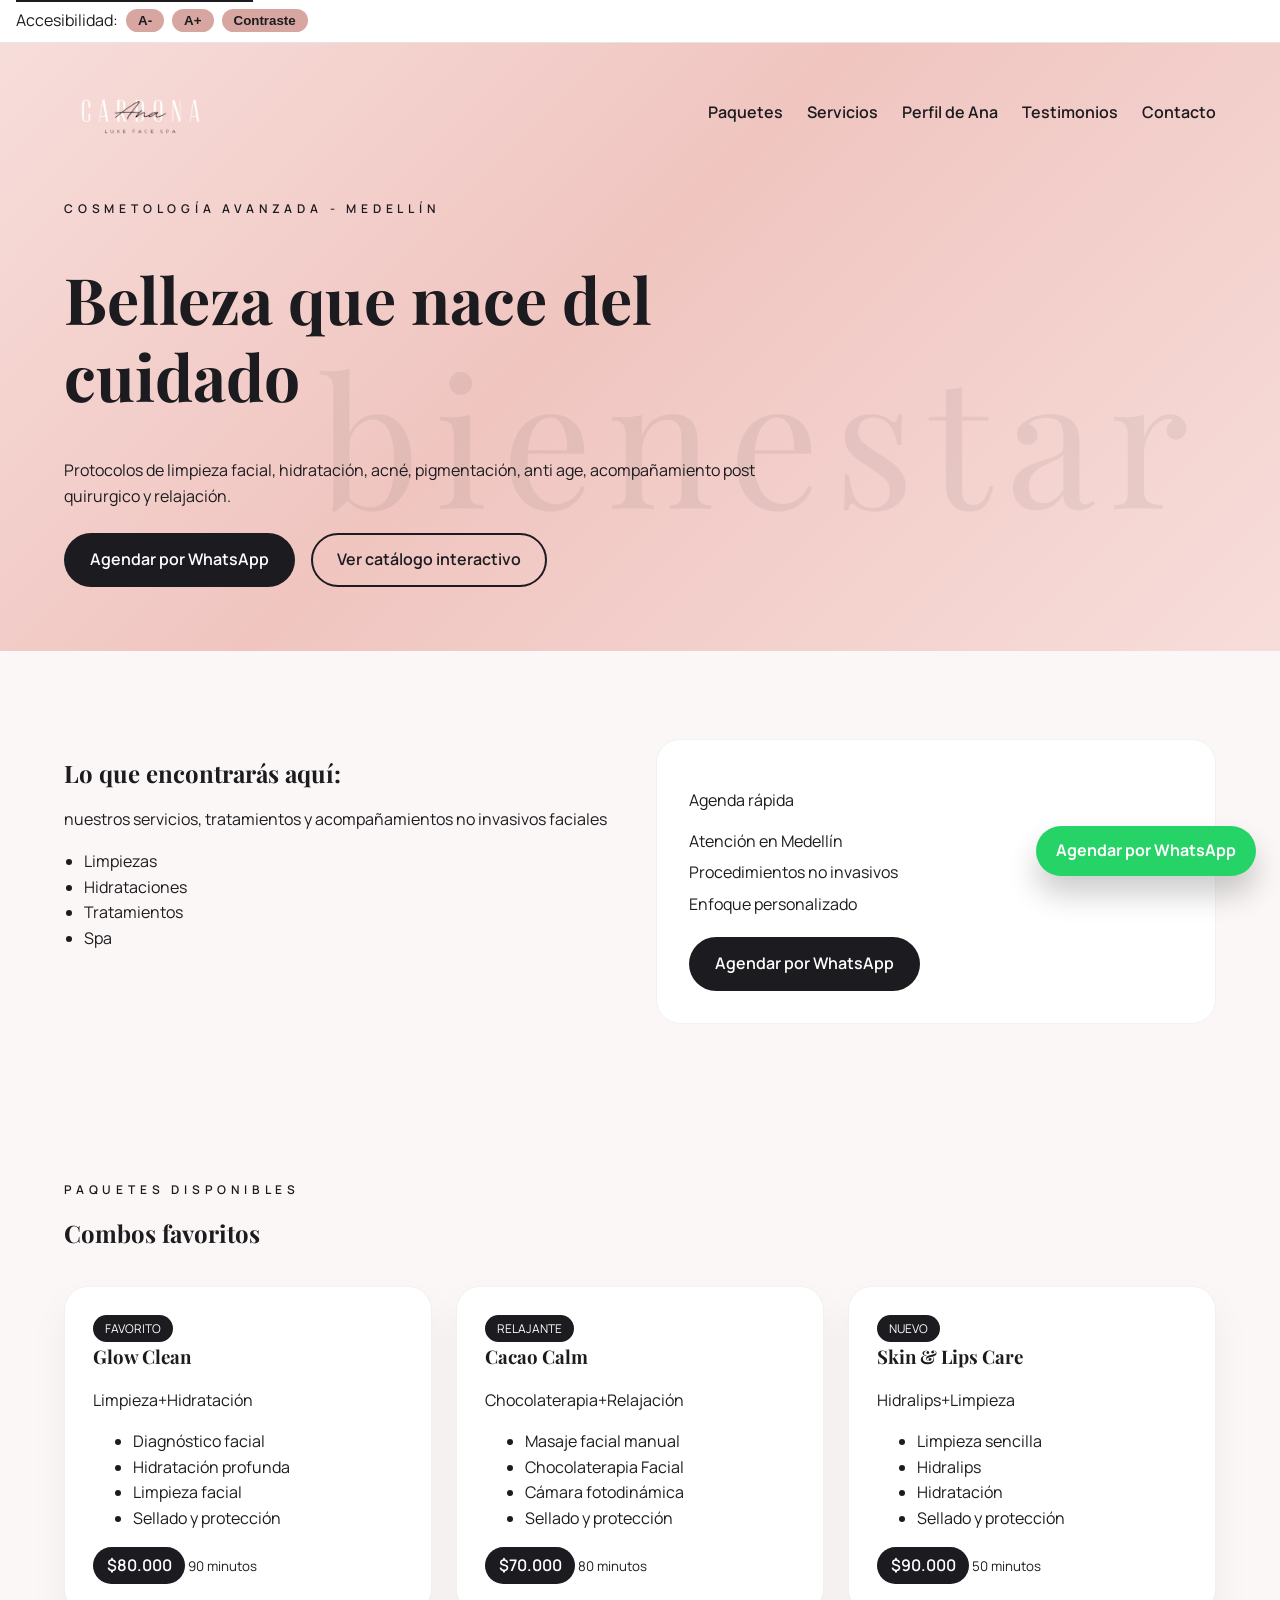
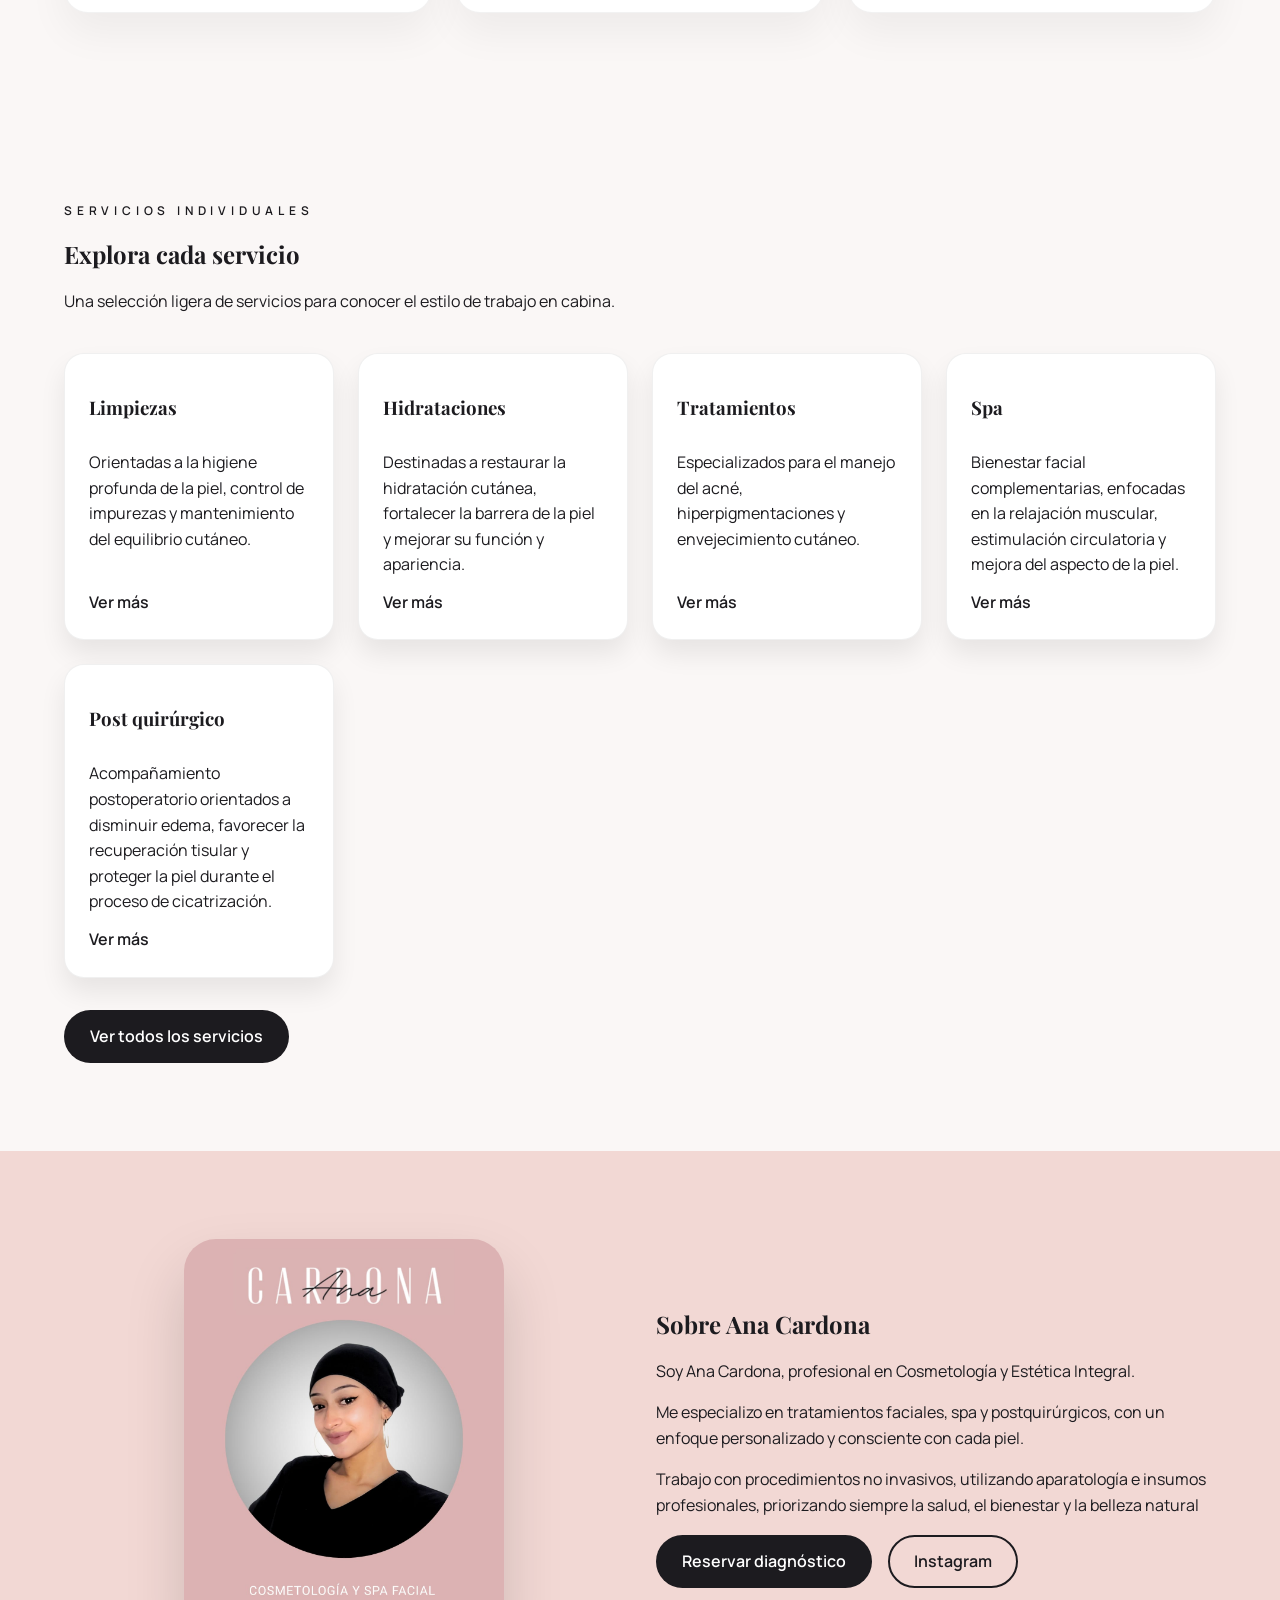
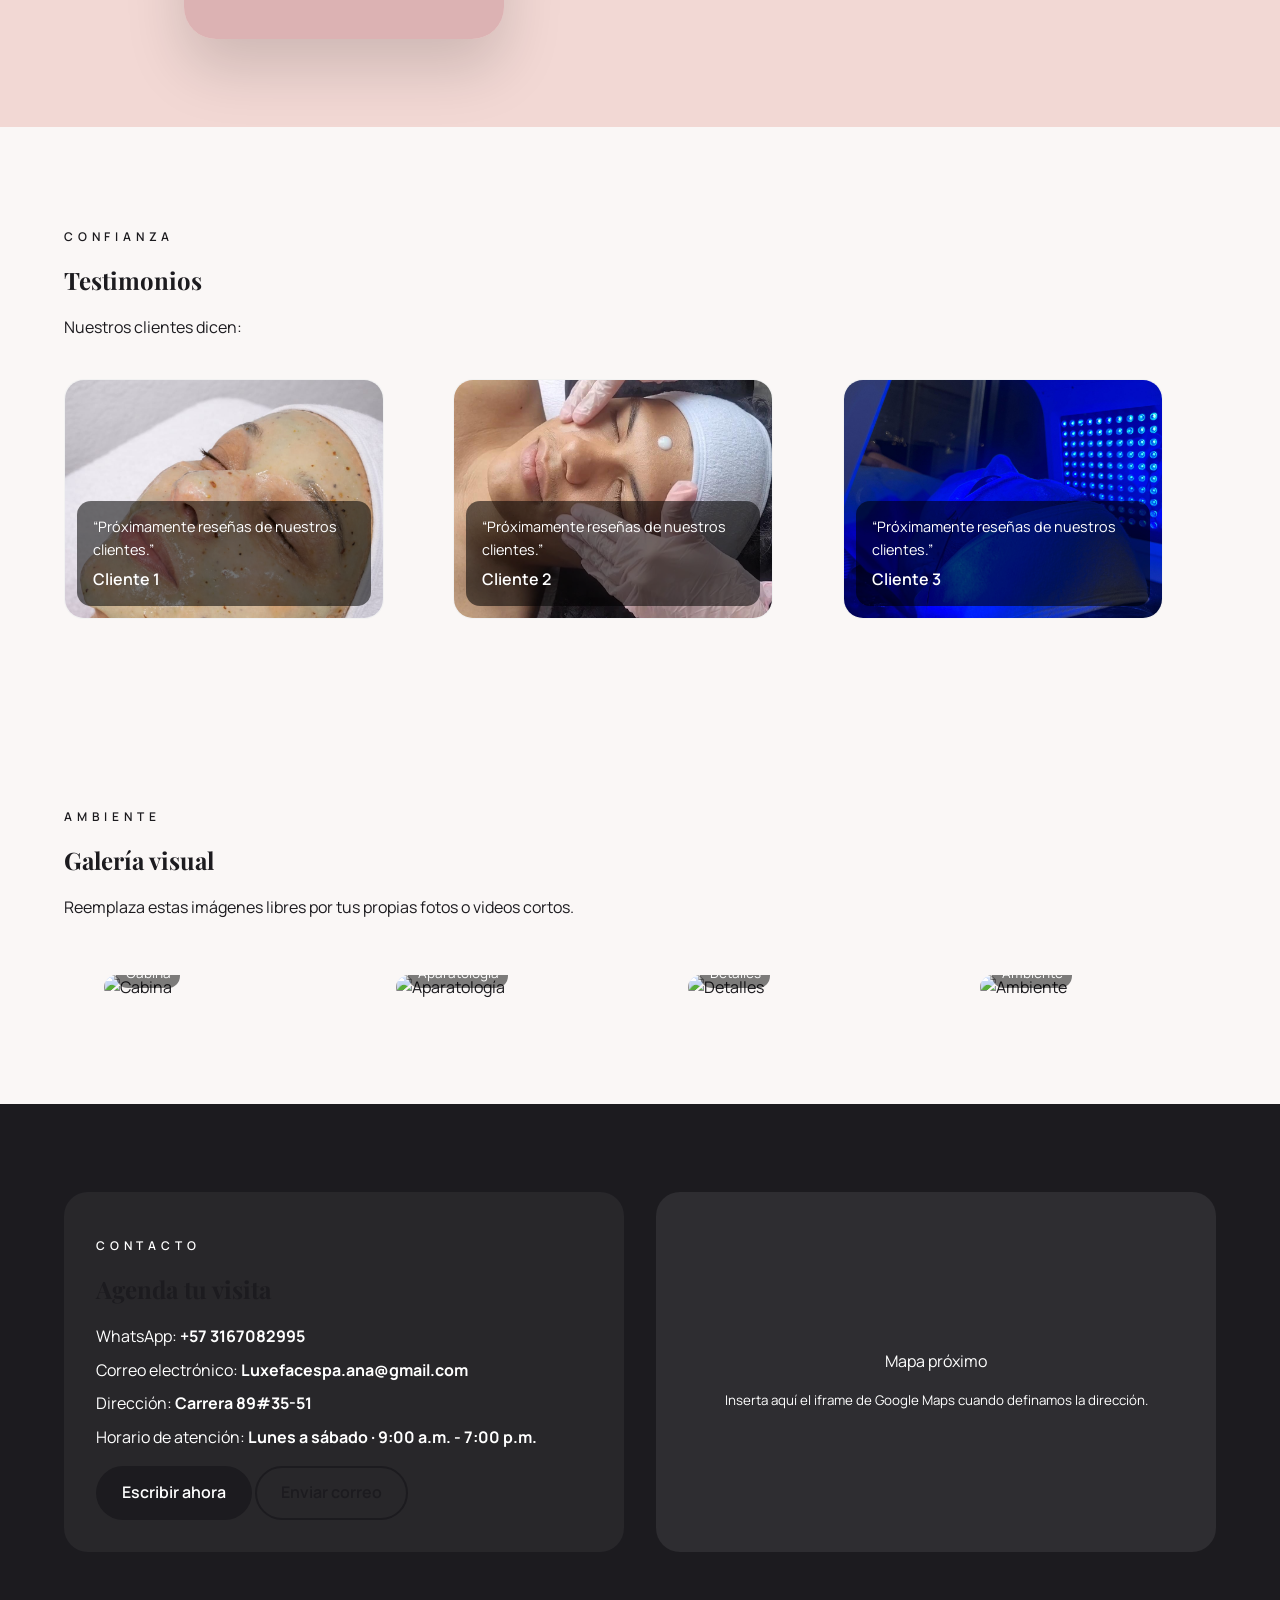
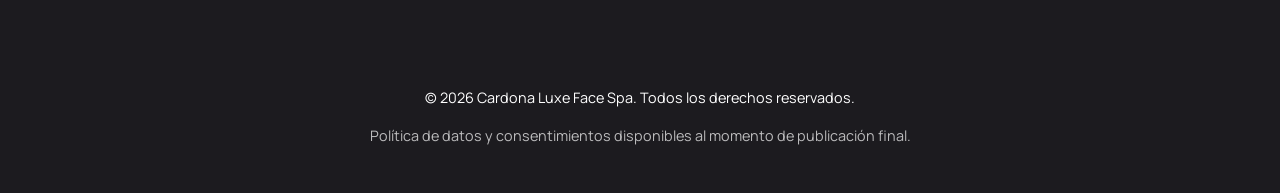
==== index.html @ 0a3d9806 "Add files via upload" ====
<!DOCTYPE html>
<html lang="es">
  <head>
    <meta charset="UTF-8" />
    <meta name="viewport" content="width=device-width, initial-scale=1.0" />
    <meta
      name="description"
      content="Cardona Luxe Face Spa - Rituales faciales, hidrataciones, limpiezas y cuidados post quirúrgicos en un ambiente boutique."
    />
    <title>Cardona | Luxe Face Spa</title>
    <link rel="preconnect" href="https://fonts.googleapis.com" />
    <link rel="preconnect" href="https://fonts.gstatic.com" crossorigin />
    <link
      href="https://fonts.googleapis.com/css2?family=Playfair+Display:wght@400;600&family=Manrope:wght@400;500;600&display=swap"
      rel="stylesheet"
    />
    <link rel="stylesheet" href="styles.css" />
  </head>
  <body>
    <a class="skip-link" href="#main">Saltar al contenido principal</a>

    <div class="accessibility-panel" aria-label="Controles de accesibilidad">
      <span>Accesibilidad:</span>
      <button type="button" data-action="font-decrease" aria-label="Reducir tamaño de letra">
        A-
      </button>
      <button type="button" data-action="font-increase" aria-label="Aumentar tamaño de letra">
        A+
      </button>
      <button type="button" data-action="contrast-toggle" aria-label="Activar alto contraste">
        Contraste
      </button>
    </div>

    <header class="hero" id="inicio">
      <span class="hero-watermark" aria-hidden="true">bienestar</span>
      <nav class="main-nav" aria-label="Navegación principal">
        <a class="brand" href="index.html" aria-label="Ir al inicio">
          <img
            src="images/logo-ana-luxe-face-spa.png"
            alt="Logo de Ana Cardona · Luxe Face Spa"
            width="200"
            height="52"
            decoding="async"
          />
        </a>
        <button
          class="nav-toggle"
          type="button"
          aria-expanded="false"
          aria-controls="nav-menu"
          aria-label="Abrir menú"
        >
          <span></span><span></span><span></span>
        </button>
        <ul id="nav-menu">
          <li><a href="#paquetes">Paquetes</a></li>
          <li><a href="servicios.html">Servicios</a></li>
          <li><a href="#perfil">Perfil de Ana</a></li>
          <li><a href="#testimonios">Testimonios</a></li>
          <li><a href="#contacto">Contacto</a></li>
        </ul>
      </nav>

      <div class="hero-content">
        <p class="eyebrow">Cosmetología Avanzada - Medellín</p>
        <h1>Belleza que nace del cuidado</h1>
        <p>
          Protocolos de limpieza facial, hidratación, acné, pigmentación, anti age, acompañamiento
          post quirurgico y relajación.
        </p>
        <div class="hero-cta">
          <a
            class="btn primary"
            href="https://wa.me/message/45OG5EF3PCVAC1"
            target="_blank"
            rel="noopener"
          >
            Agendar por WhatsApp
          </a>
          <a class="btn ghost" href="#catalogo-demo">Ver catálogo interactivo</a>
        </div>
      </div>
    </header>

    <main id="main">
      <section class="section intro" id="catalogo-demo">
        <div class="intro-copy">
          <h2>Lo que encontrarás aquí:</h2>
          <p>nuestros servicios, tratamientos y acompañamientos no invasivos faciales</p>
          <ul>
            <li>Limpiezas</li>
            <li>Hidrataciones</li>
            <li>Tratamientos</li>
            <li>Spa</li>
          </ul>
        </div>
        <div class="intro-card">
          <p>Agenda rápida</p>
          <ul>
            <li>Atención en Medellín</li>
            <li>Procedimientos no invasivos</li>
            <li>Enfoque personalizado</li>
          </ul>
          <a
            class="btn primary"
            href="https://wa.me/message/45OG5EF3PCVAC1"
            target="_blank"
            rel="noopener"
          >
            Agendar por WhatsApp
          </a>
        </div>
      </section>

      <section class="section" id="paquetes">
        <div class="section-heading">
          <p class="eyebrow">Paquetes disponibles</p>
          <h2>Combos favoritos</h2>
        </div>
        <div class="cards-grid" id="packages-grid"></div>
      </section>

      <section class="section" id="servicios">
        <div class="section-heading">
          <p class="eyebrow">Servicios individuales</p>
          <h2>Explora cada servicio</h2>
          <p>Una selección ligera de servicios para conocer el estilo de trabajo en cabina.</p>
        </div>
        <div class="services-preview">
          <article class="service-preview-card">
            <h3>Limpiezas</h3>
            <p>
              Orientadas a la higiene profunda de la piel, control de impurezas y mantenimiento del
              equilibrio cutáneo.
            </p>
            <a class="card-cta" href="servicios.html#limpiezas">Ver más</a>
          </article>
          <article class="service-preview-card">
            <h3>Hidrataciones</h3>
            <p>
              Destinadas a restaurar la hidratación cutánea, fortalecer la barrera de la piel y
              mejorar su función y apariencia.
            </p>
            <a class="card-cta" href="servicios.html#hidrataciones">Ver más</a>
          </article>
          <article class="service-preview-card">
            <h3>Tratamientos</h3>
            <p>
              Especializados para el manejo del acné, hiperpigmentaciones y envejecimiento cutáneo.
            </p>
            <a class="card-cta" href="servicios.html#tratamientos">Ver más</a>
          </article>
          <article class="service-preview-card">
            <h3>Spa</h3>
            <p>
              Bienestar facial complementarias, enfocadas en la relajación muscular, estimulación
              circulatoria y mejora del aspecto de la piel.
            </p>
            <a class="card-cta" href="servicios.html#spa">Ver más</a>
          </article>
          <article class="service-preview-card">
            <h3>Post quirúrgico</h3>
            <p>
              Acompañamiento postoperatorio orientados a disminuir edema, favorecer la recuperación
              tisular y proteger la piel durante el proceso de cicatrización.
            </p>
            <a class="card-cta" href="servicios.html#post-quirurgico">Ver más</a>
          </article>
        </div>
        <div class="services-actions">
          <a class="btn primary" href="servicios.html">Ver todos los servicios</a>
        </div>
      </section>

      <section class="section profile" id="perfil">
        <div class="profile-media">
          <img
            class="profile-photo"
            src="images/imagen-ana.jpg"
            alt="Retrato de Ana Cardona"
            width="320"
            height="400"
            loading="lazy"
            decoding="async"
          />
        </div>
        <div class="profile-copy">
          <h2>Sobre Ana Cardona</h2>
          <p>Soy Ana Cardona, profesional en Cosmetología y Estética Integral.</p>
          <p>
            Me especializo en tratamientos faciales, spa y postquirúrgicos, con un enfoque
            personalizado y consciente con cada piel.
          </p>
          <p>
            Trabajo con procedimientos no invasivos, utilizando aparatología e insumos
            profesionales, priorizando siempre la salud, el bienestar y la belleza natural
          </p>
          <div class="profile-links">
            <a
              class="btn primary"
              href="https://wa.me/message/45OG5EF3PCVAC1"
              target="_blank"
              rel="noopener"
            >
              Reservar diagnóstico
            </a>
            <a
              class="btn ghost"
              href="https://www.instagram.com/luxefacespa_anacardona?utm_source=ig_web_button_share_sheet&igsh=ZDNlZDc0MzIxNw=="
              target="_blank"
              rel="noopener noreferrer"
            >
              Instagram
            </a>
          </div>
        </div>
      </section>

      <section class="section testimonials" id="testimonios">
        <div class="section-heading">
          <p class="eyebrow">Confianza</p>
          <h2>Testimonios</h2>
          <p>Nuestros clientes dicen:</p>
        </div>
        <div class="testimonials-track" id="testimonials-track"></div>
      </section>

      <section class="section gallery" id="galeria">
        <div class="section-heading">
          <p class="eyebrow">Ambiente</p>
          <h2>Galería visual</h2>
          <p>Reemplaza estas imágenes libres por tus propias fotos o videos cortos.</p>
        </div>
        <div class="gallery-grid" id="gallery-grid"></div>
      </section>

      <section class="section contact" id="contacto">
        <div class="contact-card">
          <p class="eyebrow">Contacto</p>
          <h2>Agenda tu visita</h2>
          <ul>
            <li>
              WhatsApp:
              <strong><a href="https://wa.me/573167082995">+57 3167082995</a></strong>
            </li>
            <li>Correo electrónico: <strong>Luxefacespa.ana@gmail.com</strong></li>
            <li>Dirección: <strong>Carrera 89#35-51</strong></li>
            <li>Horario de atención: <strong>Lunes a sábado · 9:00 a.m. - 7:00 p.m.</strong></li>
          </ul>
          <div class="contact-links">
            <a
              class="btn primary"
              href="https://wa.me/message/45OG5EF3PCVAC1"
              target="_blank"
              rel="noopener"
            >
              Escribir ahora
            </a>
            <a class="btn ghost" href="mailto:hola@cardonaluxespa.com">Enviar correo</a>
          </div>
        </div>
        <div class="map-placeholder" role="img" aria-label="Mapa en espera de insertar iframe">
          <p>Mapa próximo</p>
          <small>Inserta aquí el iframe de Google Maps cuando definamos la dirección.</small>
        </div>
      </section>
    </main>

    <footer class="site-footer">
      <p>© <span id="year"></span> Cardona Luxe Face Spa. Todos los derechos reservados.</p>
      <p class="legal">
        Política de datos y consentimientos disponibles al momento de publicación final.
      </p>
    </footer>

    <a
      class="whatsapp-fab"
      href="https://wa.me/message/45OG5EF3PCVAC1"
      target="_blank"
      rel="noopener"
      aria-label="Agendar cita por WhatsApp"
    >
      Agendar por WhatsApp
    </a>

    <script type="module" src="main.js"></script>
  </body>
</html>
---- styles.css ----
:root {
  --brand-pink: #d8a6a0;
  --brand-pink-soft: #f2d8d4;
  --brand-black: #1c1b1f;
  --brand-white: #ffffff;
  --accent-gold: #f4c789;
  --surface: #faf7f6;
  --font-scale: 1;
  --logo-zoom: 0.9;
}

*,
*::before,
*::after {
  box-sizing: border-box;
}

html {
  font-size: calc(16px * var(--font-scale));
  scroll-behavior: smooth;
}

body {
  margin: 0;
  font-family: "Manrope", system-ui, -apple-system, BlinkMacSystemFont, "Segoe UI", sans-serif;
  background-color: var(--surface);
  color: var(--brand-black);
  line-height: 1.6;
  overflow-x: hidden;
}

body.high-contrast {
  background-color: #111;
  color: #f7f7f7;
}

img {
  max-width: 100%;
  display: block;
  height: auto;
}

a {
  color: inherit;
  text-decoration: none;
}

.skip-link {
  position: absolute;
  top: -40px;
  left: 16px;
  padding: 8px 16px;
  background: var(--brand-black);
  color: var(--brand-white);
  z-index: 20;
}

.skip-link:focus {
  top: 16px;
}

.skip-link:focus-visible {
  outline: 3px solid var(--brand-pink);
  outline-offset: 4px;
}

.accessibility-panel {
  position: sticky;
  top: 0;
  display: flex;
  gap: 0.5rem;
  align-items: center;
  padding: 0.5rem 1rem;
  background: var(--brand-white);
  border-bottom: 1px solid rgba(0, 0, 0, 0.1);
  z-index: 10;
}

.accessibility-panel button {
  border: none;
  background: var(--brand-pink);
  color: var(--brand-black);
  padding: 0.25rem 0.75rem;
  border-radius: 999px;
  font-weight: 600;
  cursor: pointer;
  transition: opacity 0.2s ease;
}

.accessibility-panel button:focus-visible {
  outline: 3px solid var(--brand-black);
  outline-offset: 3px;
}

.accessibility-panel button:hover {
  opacity: 0.85;
}

.hero {
  position: relative;
  background: linear-gradient(135deg, #f7ddda 0%, #f0c5c0 45%, #f7ddda 100%);
  padding: 2rem clamp(1rem, 5vw, 5rem) 4rem;
  overflow: hidden;
}

.main-nav {
  display: flex;
  justify-content: space-between;
  align-items: center;
  gap: 1rem;
}

.main-nav .brand {
  display: flex;
  align-items: center;
  margin-right: auto;
  flex: 0 0 auto;
  height: clamp(72px, 6vw, 88px);
  max-width: 320px;
  overflow: hidden;
  padding: 6px 0 6px 0.5rem;
}

.main-nav .brand img {
  height: 100%;
  width: auto;
  display: block;
  transform-origin: left center;
  transform: scale(var(--logo-zoom));
}

.brand {
  color: inherit;
}

.main-nav ul {
  list-style: none;
  display: flex;
  gap: clamp(0.75rem, 2vw, 1.5rem);;
  padding: 0;
  margin: 0;
}

.main-nav a {
  font-weight: 600;
}

.main-nav a:focus-visible,
.btn:focus-visible,
.nav-toggle:focus-visible,
.whatsapp-fab:focus-visible,
.chip:focus-visible,
.card-cta:focus-visible,
.service-category summary:focus-visible {
  outline: 3px solid var(--brand-black);
  outline-offset: 4px;
}

.nav-toggle {
  display: none;
  flex-direction: column;
  gap: 4px;
  border: none;
  background: transparent;
}

.nav-toggle span {
  width: 24px;
  height: 2px;
  background: var(--brand-black);
  display: block;
}

.hero-content {
  max-width: 720px;
  margin-top: 3rem;
}

.hero-watermark {
  position: absolute;
  right: clamp(1.5rem, 6vw, 6rem);
  bottom: clamp(1.5rem, 6vw, 4.5rem);
  font-family: "Playfair Display", serif;
  font-size: clamp(4rem, 14vw, 12rem);
  color: var(--brand-black);
  opacity: 0.06;
  letter-spacing: 0.08em;
  pointer-events: none;
  z-index: 0;
  user-select: none;
  white-space: nowrap;
}

.hero-content,
.main-nav {
  position: relative;
  z-index: 1;
}

.hero--compact {
  padding-bottom: 3rem;
}

.hero--compact .hero-content {
  margin-top: 2.5rem;
}

.eyebrow {
  letter-spacing: 0.3rem;
  text-transform: uppercase;
  font-size: 0.75rem;
  font-weight: 600;
}

h1,
h2,
h3,
h4 {
  font-family: "Playfair Display", serif;
  color: var(--brand-black);
  line-height: 1.2;
}

.hero h1 {
  font-size: clamp(2.5rem, 6vw, 4rem);
}

.hero-cta {
  display: flex;
  gap: 1rem;
  flex-wrap: wrap;
  margin-top: 1.5rem;
}

.btn {
  display: inline-flex;
  align-items: center;
  justify-content: center;
  gap: 0.35rem;
  padding: 0.75rem 1.5rem;
  border-radius: 999px;
  font-weight: 600;
  border: 2px solid transparent;
  transition: transform 0.2s ease, box-shadow 0.2s ease;
}

.btn.primary {
  background: var(--brand-black);
  color: var(--brand-white);
}

.btn.ghost {
  border-color: var(--brand-black);
  color: var(--brand-black);
  background: transparent;
}

.btn:hover {
  transform: translateY(-1px);
  box-shadow: 0 10px 20px rgba(0, 0, 0, 0.15);
}

.section {
  padding: clamp(2.75rem, 7vw, 5.5rem) clamp(1rem, 5vw, 5rem);
}

.section-heading {
  max-width: 720px;
  margin-bottom: clamp(1.75rem, 3vw, 2.4rem);
}

.intro {
  display: grid;
  grid-template-columns: repeat(auto-fit, minmax(260px, 1fr));
  gap: 2rem;
}

.section.intro {
  padding-bottom: clamp(2rem, 5vw, 3.5rem);
}

.intro-card {
  border-radius: 24px;
  padding: 2rem;
  background: var(--brand-white);
  border: 1px solid rgba(0, 0, 0, 0.05);
}

.intro-copy ul,
.intro-card ul {
  margin: 1rem 0 0;
  padding-left: 1.25rem;
}

.intro-card ul {
  list-style: none;
  padding-left: 0;
  display: grid;
  gap: 0.35rem;
}

.intro-card .btn {
  margin-top: 1.25rem;
}

.intro-card .status {
  font-weight: 600;
  color: #219653;
}

.cards-grid {
  display: grid;
  grid-template-columns: repeat(auto-fit, minmax(280px, 1fr));
  gap: 1.5rem;
}

.package-card,
.service-card {
  background: var(--brand-white);
  border-radius: 24px;
  padding: 1.75rem;
  border: 1px solid rgba(0, 0, 0, 0.05);
  box-shadow: 0 20px 40px rgba(0, 0, 0, 0.05);
}

.package-card h3 {
  margin-top: 0.25rem;
}

.tag {
  display: inline-flex;
  padding: 0.25rem 0.75rem;
  border-radius: 999px;
  background: var(--brand-black);
  color: var(--brand-white);
  font-size: 0.75rem;
  text-transform: uppercase;
}

.price-chip {
  display: inline-flex;
  background: var(--brand-black);
  color: var(--brand-white);
  border-radius: 999px;
  padding: 0.35rem 0.85rem;
  font-weight: 600;
}

.service-groups {
  display: flex;
  flex-direction: column;
  gap: 3rem;
}

.service-group > h3 {
  margin-bottom: 1rem;
}

.service-list {
  display: grid;
  grid-template-columns: repeat(auto-fit, minmax(280px, 1fr));
  gap: 1.5rem;
}

.service-card header {
  display: flex;
  justify-content: space-between;
  gap: 1rem;
  align-items: flex-start;
}

.service-price {
  display: grid;
  gap: 0.4rem;
  justify-items: end;
  text-align: left;
  margin-right: -0.25rem;
}

.service-price-packages {
  display: grid;
  gap: 0.25rem;
  font-size: 0.8rem;
  color: rgba(0, 0, 0, 0.75);
}

.service-price-row {
  display: flex;
  align-items: center;
  justify-content: space-between;
  gap: 0.75rem;
  padding-bottom: 0.5rem;
  border-bottom: 1px solid rgba(0, 0, 0, 0.08);
}

.service-price-row:last-child {
  border-bottom: none;
  padding-bottom: 0;
}

.service-price-left {
  display: grid;
  gap: 0.2rem;
  font-size: 0.8rem;
  color: rgba(0, 0, 0, 0.75);
}

.service-price-title {
  font-weight: 600;
}

.service-price-sub {
  font-size: 0.75rem;
  color: rgba(0, 0, 0, 0.6);
}

.service-price-chip {
  width: 8rem;
  height: 2.25rem;
  display: inline-flex;
  align-items: center;
  justify-content: center;
  text-align: center;
  margin-left: auto;
  flex-shrink: 0;
}

.service-price-row:first-child .service-price-chip {
  margin-left: 0.5rem;
}


.service-card details {
  margin-top: 1rem;
  border-top: 1px solid rgba(0, 0, 0, 0.08);
  padding-top: 1rem;
}

.service-card summary {
  cursor: pointer;
  font-weight: 600;
}

.detail-grid {
  display: grid;
  grid-template-columns: repeat(auto-fit, minmax(180px, 1fr));
  gap: 1rem;
  margin-top: 1rem;
}

.detail-grid h4 {
  font-size: 1rem;
}

.services-preview {
  display: grid;
  grid-template-columns: repeat(auto-fit, minmax(220px, 1fr));
  gap: 1.5rem;
}

.service-preview-card {
  background: var(--brand-white);
  border-radius: 20px;
  padding: 1.5rem;
  border: 1px solid rgba(0, 0, 0, 0.06);
  box-shadow: 0 14px 26px rgba(0, 0, 0, 0.08);
  display: flex;
  flex-direction: column;
  gap: 0.75rem;
}

.service-preview-card p {
  margin: 0;
}

.card-cta {
  margin-top: auto;
  font-weight: 600;
  display: inline-flex;
  align-items: center;
  gap: 0.35rem;
}

.services-actions {
  margin-top: 2rem;
}

.services-chips {
  display: flex;
  flex-wrap: wrap;
  gap: 0.75rem;
  margin: 1.5rem 0 2.5rem;
}

.chip {
  display: inline-flex;
  align-items: center;
  padding: 0.4rem 0.95rem;
  border-radius: 999px;
  background: var(--brand-white);
  border: 1px solid rgba(0, 0, 0, 0.1);
  font-weight: 600;
}

.services-accordion {
  display: grid;
  gap: 1.5rem;
}

.service-category {
  background: var(--brand-pink-soft);
  border-radius: 24px;
  border: 1px solid rgba(0, 0, 0, 0.06);
  padding: 0 1.5rem 1.5rem;
}

.service-category summary {
  cursor: pointer;
  list-style: none;
  padding: 1.25rem 0;
  display: grid;
  grid-template-columns: minmax(0, 1fr) auto 24px;
  align-items: center;
  gap: 1rem;
  font-weight: 600;
}

.service-category summary::-webkit-details-marker {
  display: none;
}

.service-category summary::after {
  content: "+";
  font-size: 1.25rem;
  justify-self: end;
}

.service-category[open] summary::after {
  content: "-";
}

.service-category[open] summary {
  border-bottom: 1px solid rgba(0, 0, 0, 0.08);
}

.service-category-list {
  display: grid;
  gap: 1.25rem;
  padding-top: 1.5rem;
}

.service-category-title {
  min-width: 0;
}

.service-category-count {
  min-width: 7rem;
  text-align: right;
  color: rgba(0, 0, 0, 0.6);
  font-weight: 600;
}

.service-category .service-card {
  background: var(--brand-white);
  border-color: rgba(0, 0, 0, 0.08);
  box-shadow: 0 16px 30px rgba(0, 0, 0, 0.08);
}

.profile {
  display: grid;
  grid-template-columns: repeat(auto-fit, minmax(280px, 1fr));
  gap: 2rem;
  align-items: center;
  background: var(--brand-pink-soft);
}

.profile-media {
  display: flex;
  justify-content: center;
}

.profile-photo {
  width: 100%;
  max-width: 320px;
  border-radius: 32px;
  aspect-ratio: 4 / 5;
  object-fit: cover;
  box-shadow: 0 30px 60px rgba(0, 0, 0, 0.15);
}

.profile-links {
  display: flex;
  gap: 1rem;
  flex-wrap: wrap;
}

.testimonials-track {
  display: grid;
  grid-template-columns: repeat(auto-fit, minmax(260px, 1fr));
  gap: 1rem;
}

.testimonial-card {
  position: relative;
  overflow: hidden;
  max-width: 320px;
  aspect-ratio: 4 / 3;
  width: 100%;
  padding: 1.5rem;
  background: var(--brand-white);
  border-radius: 20px;
  border: 1px solid rgba(0, 0, 0, 0.05);
}

.testimonial-card img {
  position: absolute;
  inset: 0;
  width: 100%;
  height: 100%;
  object-fit: cover;
}

.testimonial-overlay {
  position: absolute;
  left: 0.75rem;
  right: 0.75rem;
  bottom: 0.75rem;
  padding: 0.85rem 1rem;
  background: rgba(0, 0, 0, 0.55);
  color: var(--brand-white);
  border-radius: 14px;
  display: grid;
  gap: 0.35rem;
}

.testimonial-overlay p {
  margin: 0;
  font-size: 0.9rem;
}

.testimonial-overlay strong {
  font-weight: 600;
}

.gallery-grid {
  display: grid;
  grid-template-columns: repeat(auto-fit, minmax(220px, 1fr));
  gap: 1rem;
}

.gallery-card {
  border-radius: 20px;
  overflow: hidden;
  position: relative;
}

.gallery-card span {
  position: absolute;
  bottom: 0.75rem;
  left: 0.75rem;
  background: rgba(0, 0, 0, 0.5);
  color: var(--brand-white);
  padding: 0.25rem 0.6rem;
  border-radius: 12px;
  font-size: 0.85rem;
}

.contact {
  display: grid;
  grid-template-columns: repeat(auto-fit, minmax(280px, 1fr));
  gap: 2rem;
  background: var(--brand-black);
  color: var(--brand-white);
}

.contact-card {
  background: rgba(255, 255, 255, 0.05);
  border-radius: 24px;
  padding: 2rem;
}

.contact-card ul {
  list-style: none;
  padding: 0;
}

.contact-card li {
  margin-bottom: 0.5rem;
}

.map-placeholder {
  border-radius: 24px;
  display: flex;
  flex-direction: column;
  justify-content: center;
  align-items: center;
  background: rgba(255, 255, 255, 0.08);
  text-align: center;
  padding: 1.5rem;
  min-height: 260px;
}

.site-footer {
  padding: 2rem 1rem;
  text-align: center;
  font-size: 0.9rem;
  background: var(--brand-black);
  color: var(--brand-white);
}

.legal {
  opacity: 0.7;
}

.whatsapp-fab {
  position: fixed;
  right: 1.5rem;
  bottom: 1.5rem;
  background: #25d366;
  color: #fff;
  padding: 0.75rem 1.25rem;
  border-radius: 999px;
  font-weight: 700;
  box-shadow: 0 18px 30px rgba(0, 0, 0, 0.2);
}

@media (max-width: 880px) {
  .main-nav {
    position: relative;
    z-index: 200;
  }

  .main-nav ul {
    position: absolute;
    top: 72px;
    right: 16px;
    flex-direction: column;
    background: var(--brand-white);
    padding: 1rem;
    border-radius: 20px;
    display: none;
    z-index: 100;
    box-shadow: 0 12px 40px rgba(0, 0, 0, 0.15);
  }

  .main-nav ul.open {
    display: flex;
  }

  .nav-toggle {
    display: inline-flex;
  }
}

@media (max-width: 600px) {
  .hero {
    padding-left: 1.25rem;
    padding-right: 1.25rem;
  }

  .main-nav .brand {
    overflow: visible;
    padding-left: 0.75rem;
  }

  :root {
    --logo-zoom: 1.2;
  }

  .main-nav .brand {
    height: clamp(56px, 10vw, 72px);
    max-width: 240px;
  }

  .profile-photo {
    max-width: 240px;
  }

  .hero-watermark {
    opacity: 0.03;
    font-size: clamp(3rem, 12vw, 6rem);
    right: 1rem;
    bottom: 1rem;
  }

  .hero-logo {
    width: min(100%, 320px);
    margin-top: 0.5rem;
    margin-bottom: 1rem;
  }

  .service-category summary {
    grid-template-columns: minmax(0, 1fr) auto 20px;
  }

  .service-category-count {
    min-width: 5.5rem;
    font-size: 0.9rem;
  }
}

@media (prefers-reduced-motion: reduce) {
  *,
  *::before,
  *::after {
    transition: none !important;
  }
}
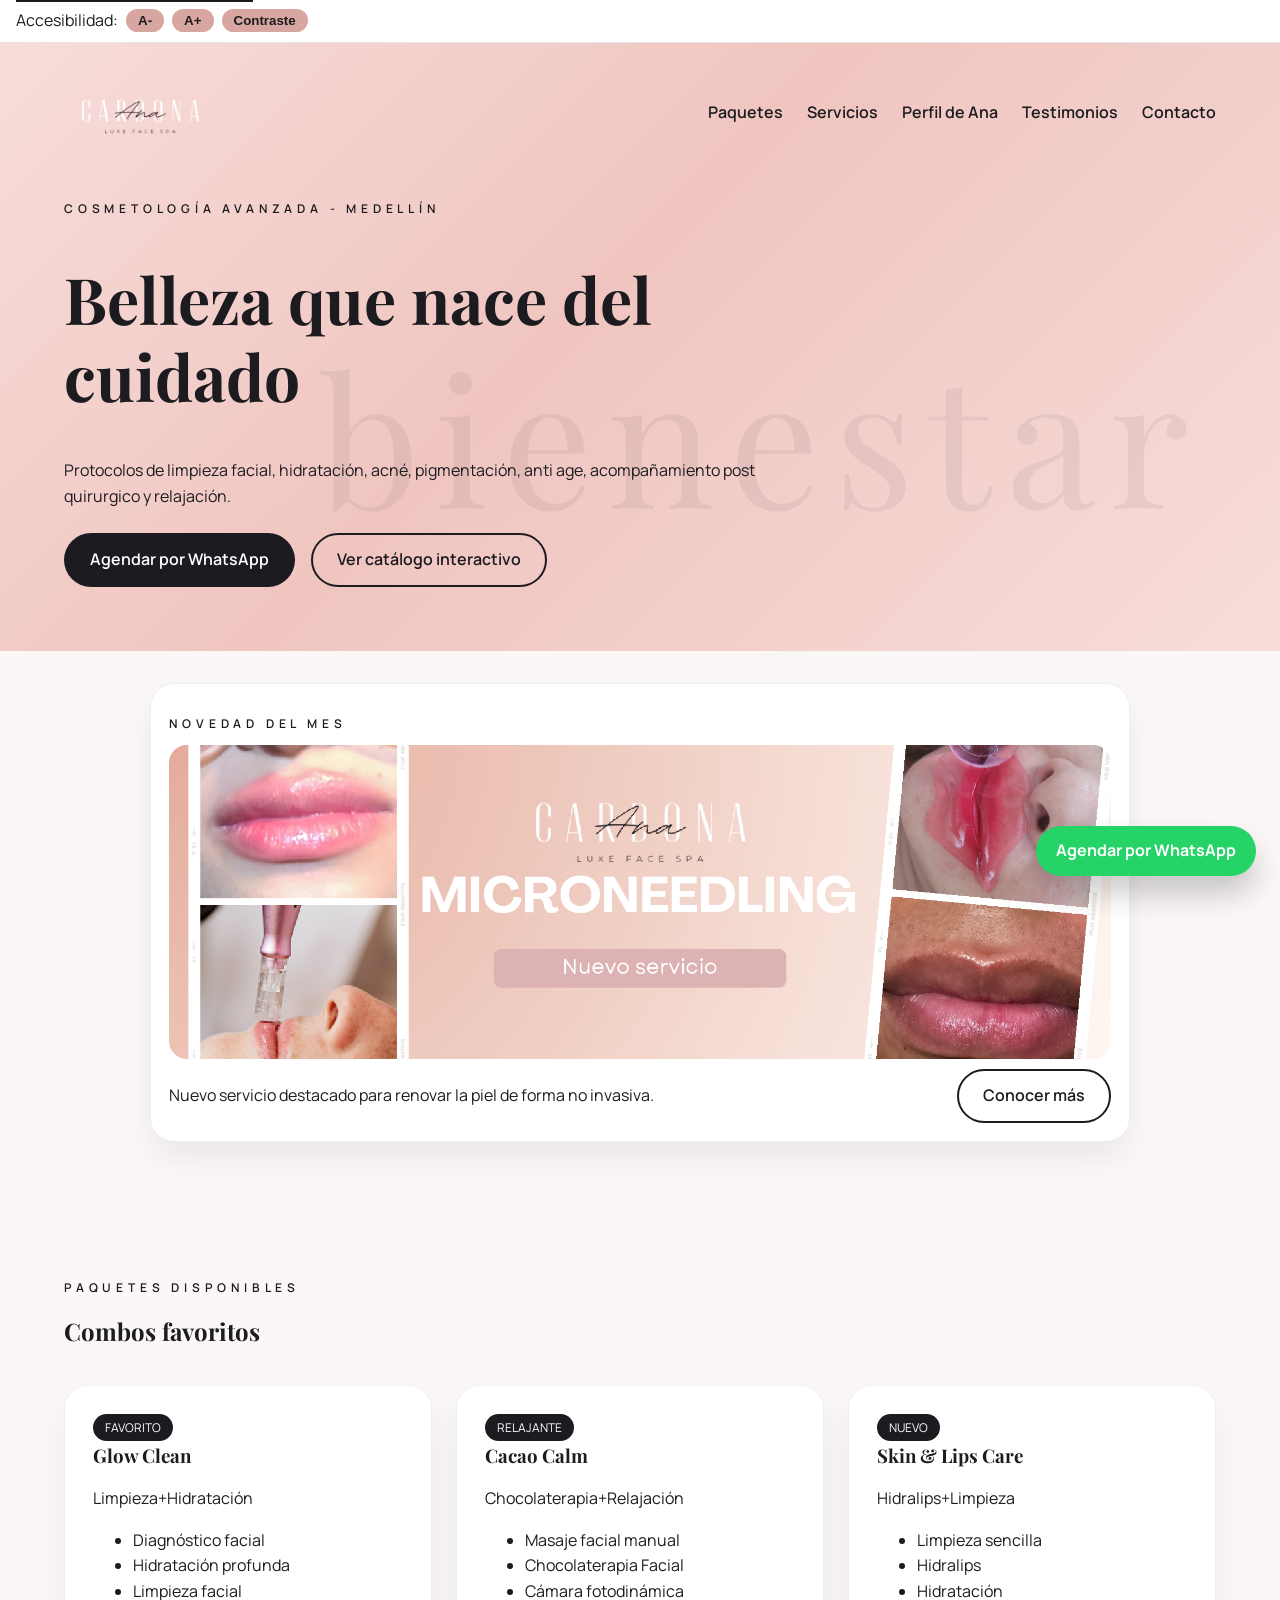
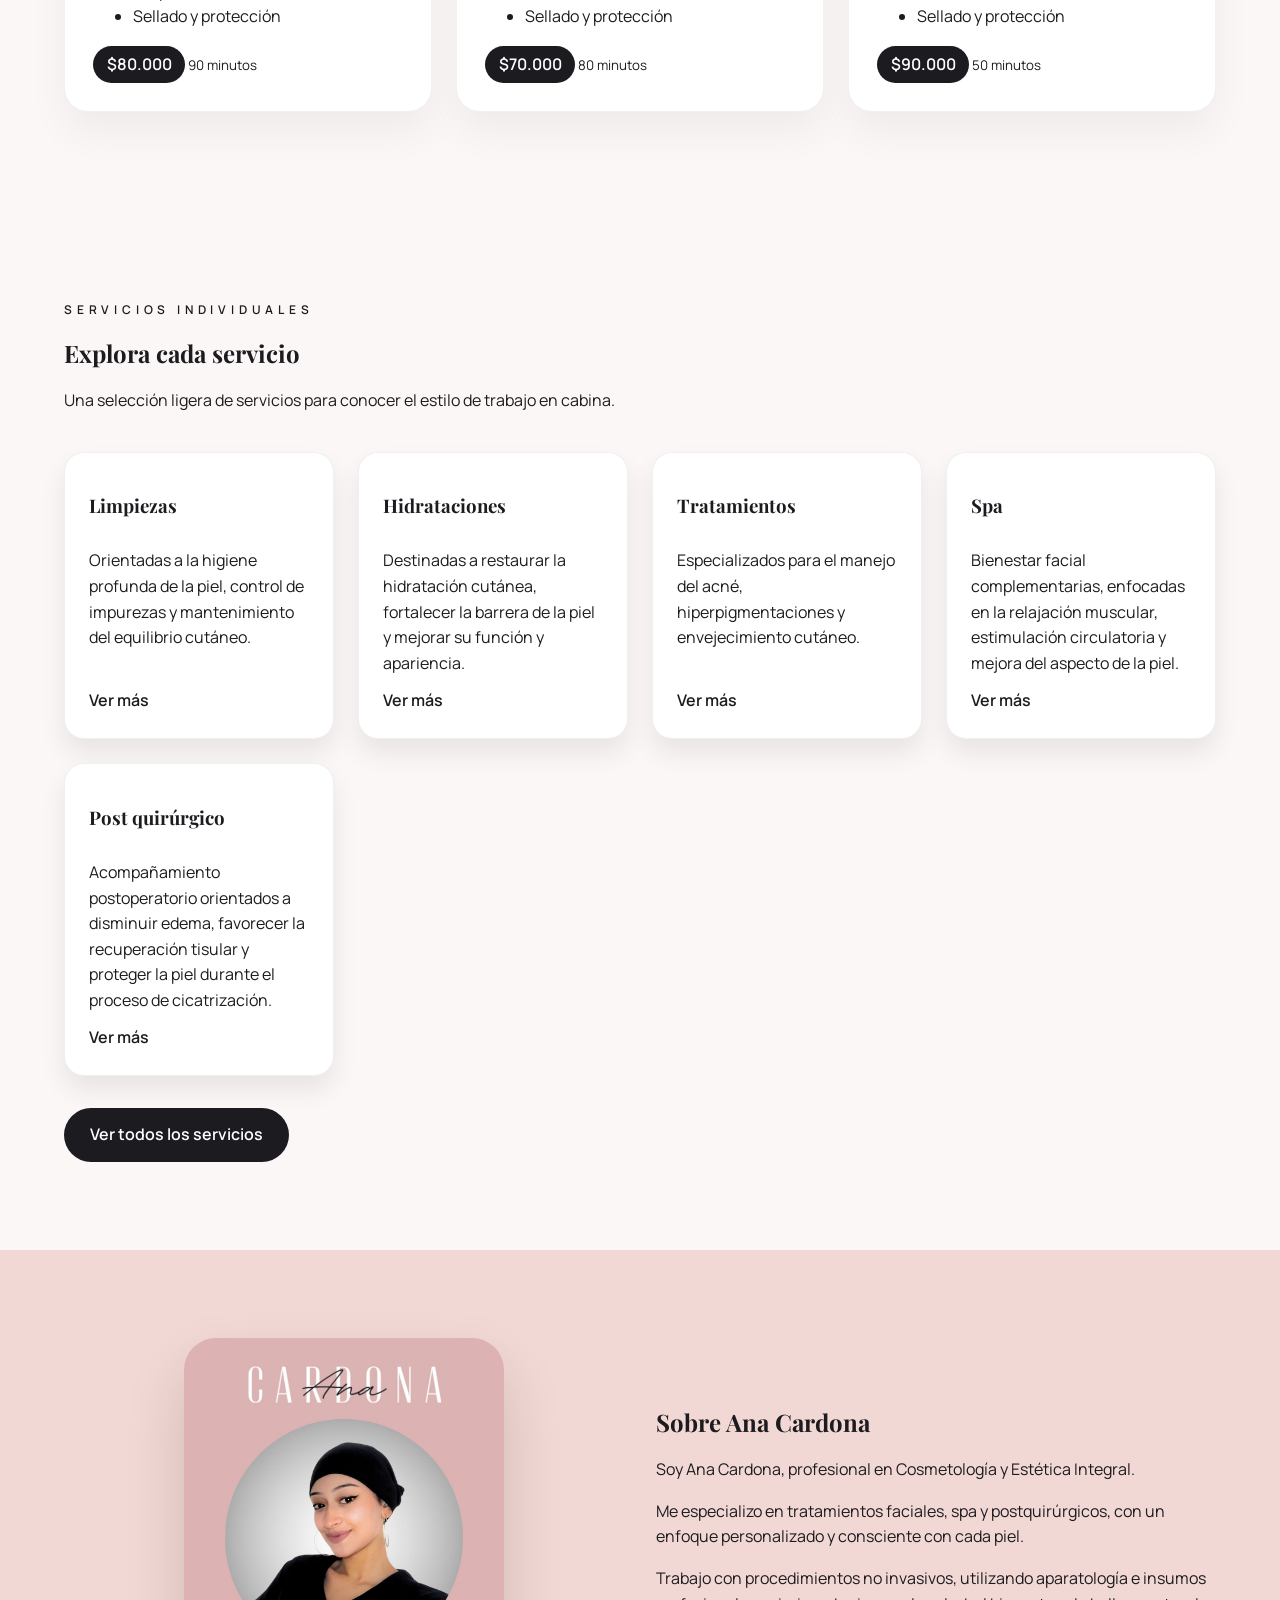
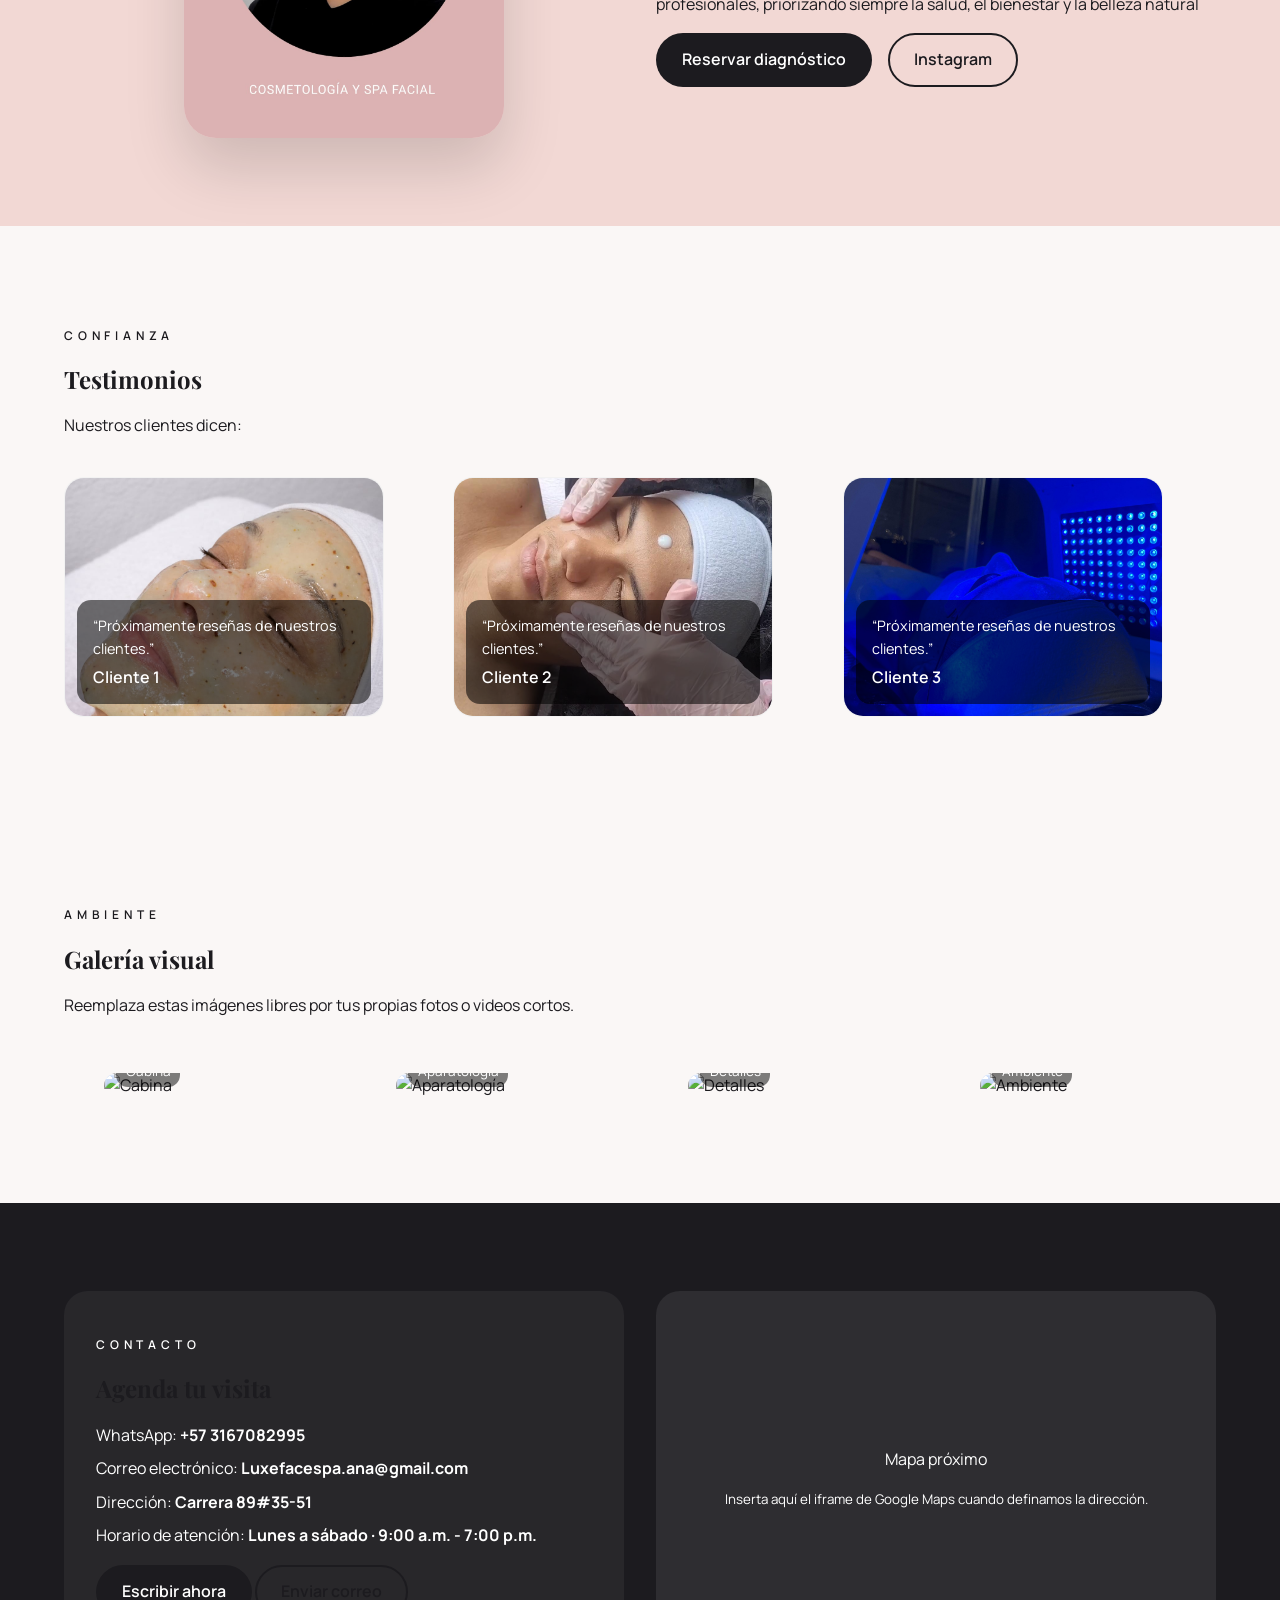
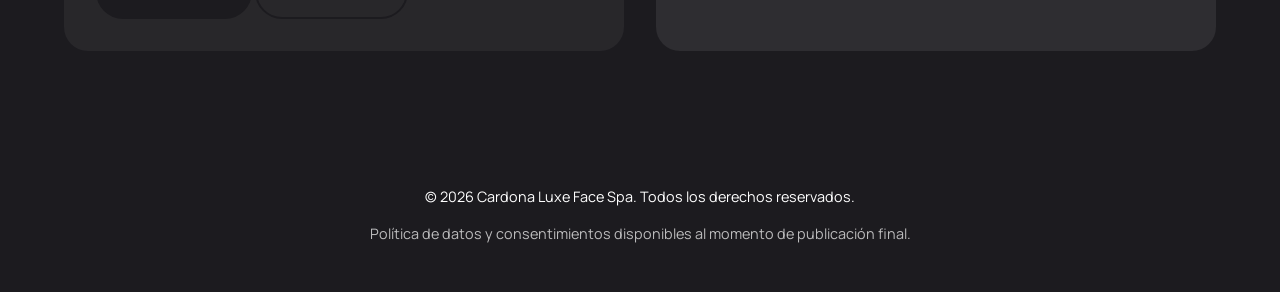
==== commit b9a514bc: "Add reusable featured news banner. Replace the intro placeholder block with a reusable monthly highl" ====
--- a/index.html
+++ b/index.html
@@ -84,32 +84,19 @@
     </header>
 
     <main id="main">
-      <section class="section intro" id="catalogo-demo">
-        <div class="intro-copy">
-          <h2>Lo que encontrarás aquí:</h2>
-          <p>nuestros servicios, tratamientos y acompañamientos no invasivos faciales</p>
-          <ul>
-            <li>Limpiezas</li>
-            <li>Hidrataciones</li>
-            <li>Tratamientos</li>
-            <li>Spa</li>
-          </ul>
-        </div>
-        <div class="intro-card">
-          <p>Agenda rápida</p>
-          <ul>
-            <li>Atención en Medellín</li>
-            <li>Procedimientos no invasivos</li>
-            <li>Enfoque personalizado</li>
-          </ul>
-          <a
-            class="btn primary"
-            href="https://wa.me/message/45OG5EF3PCVAC1"
-            target="_blank"
-            rel="noopener"
-          >
-            Agendar por WhatsApp
-          </a>
+      <section class="section feature-banner" id="catalogo-demo">
+        <div class="feature-banner-card">
+          <p class="eyebrow">Novedad del mes</p>
+          <img
+            src="images/microneedling-nuevo-servicio.webp"
+            alt="Promoción de microneedling como nuevo servicio"
+            loading="lazy"
+            decoding="async"
+          />
+          <div class="feature-banner-footer">
+            <p>Nuevo servicio destacado para renovar la piel de forma no invasiva.</p>
+            <a class="btn ghost" href="servicios.html#tratamientos">Conocer más</a>
+          </div>
         </div>
       </section>
 
--- a/styles.css
+++ b/styles.css
@@ -279,6 +279,44 @@
   padding-bottom: clamp(2rem, 5vw, 3.5rem);
 }
 
+.feature-banner {
+  padding-top: clamp(1.25rem, 3vw, 2rem);
+  padding-bottom: clamp(1.5rem, 3vw, 2.25rem);
+}
+
+.feature-banner-card {
+  background: var(--brand-white);
+  border-radius: 24px;
+  border: 1px solid rgba(0, 0, 0, 0.06);
+  box-shadow: 0 18px 30px rgba(0, 0, 0, 0.06);
+  padding: clamp(0.8rem, 1.8vw, 1.15rem);
+  max-width: 980px;
+  margin: 0 auto;
+}
+
+.feature-banner-card img {
+  width: 100%;
+  aspect-ratio: 18 / 6;
+  max-height: 340px;
+  object-fit: cover;
+  border-radius: 18px;
+  display: block;
+}
+
+.feature-banner-footer {
+  margin-top: 0.65rem;
+  display: flex;
+  align-items: center;
+  justify-content: space-between;
+  gap: 0.75rem;
+  flex-wrap: wrap;
+}
+
+.feature-banner-footer p {
+  margin: 0;
+  max-width: 52ch;
+}
+
 .intro-card {
   border-radius: 24px;
   padding: 2rem;
@@ -776,6 +814,20 @@
     max-width: 240px;
   }
 
+  .feature-banner-card {
+    padding: 0.9rem;
+    max-width: 100%;
+  }
+
+  .feature-banner-footer {
+    margin-top: 0.7rem;
+  }
+
+  .feature-banner-card img {
+    aspect-ratio: 16 / 9;
+    max-height: none;
+  }
+
   .hero-watermark {
     opacity: 0.03;
     font-size: clamp(3rem, 12vw, 6rem);
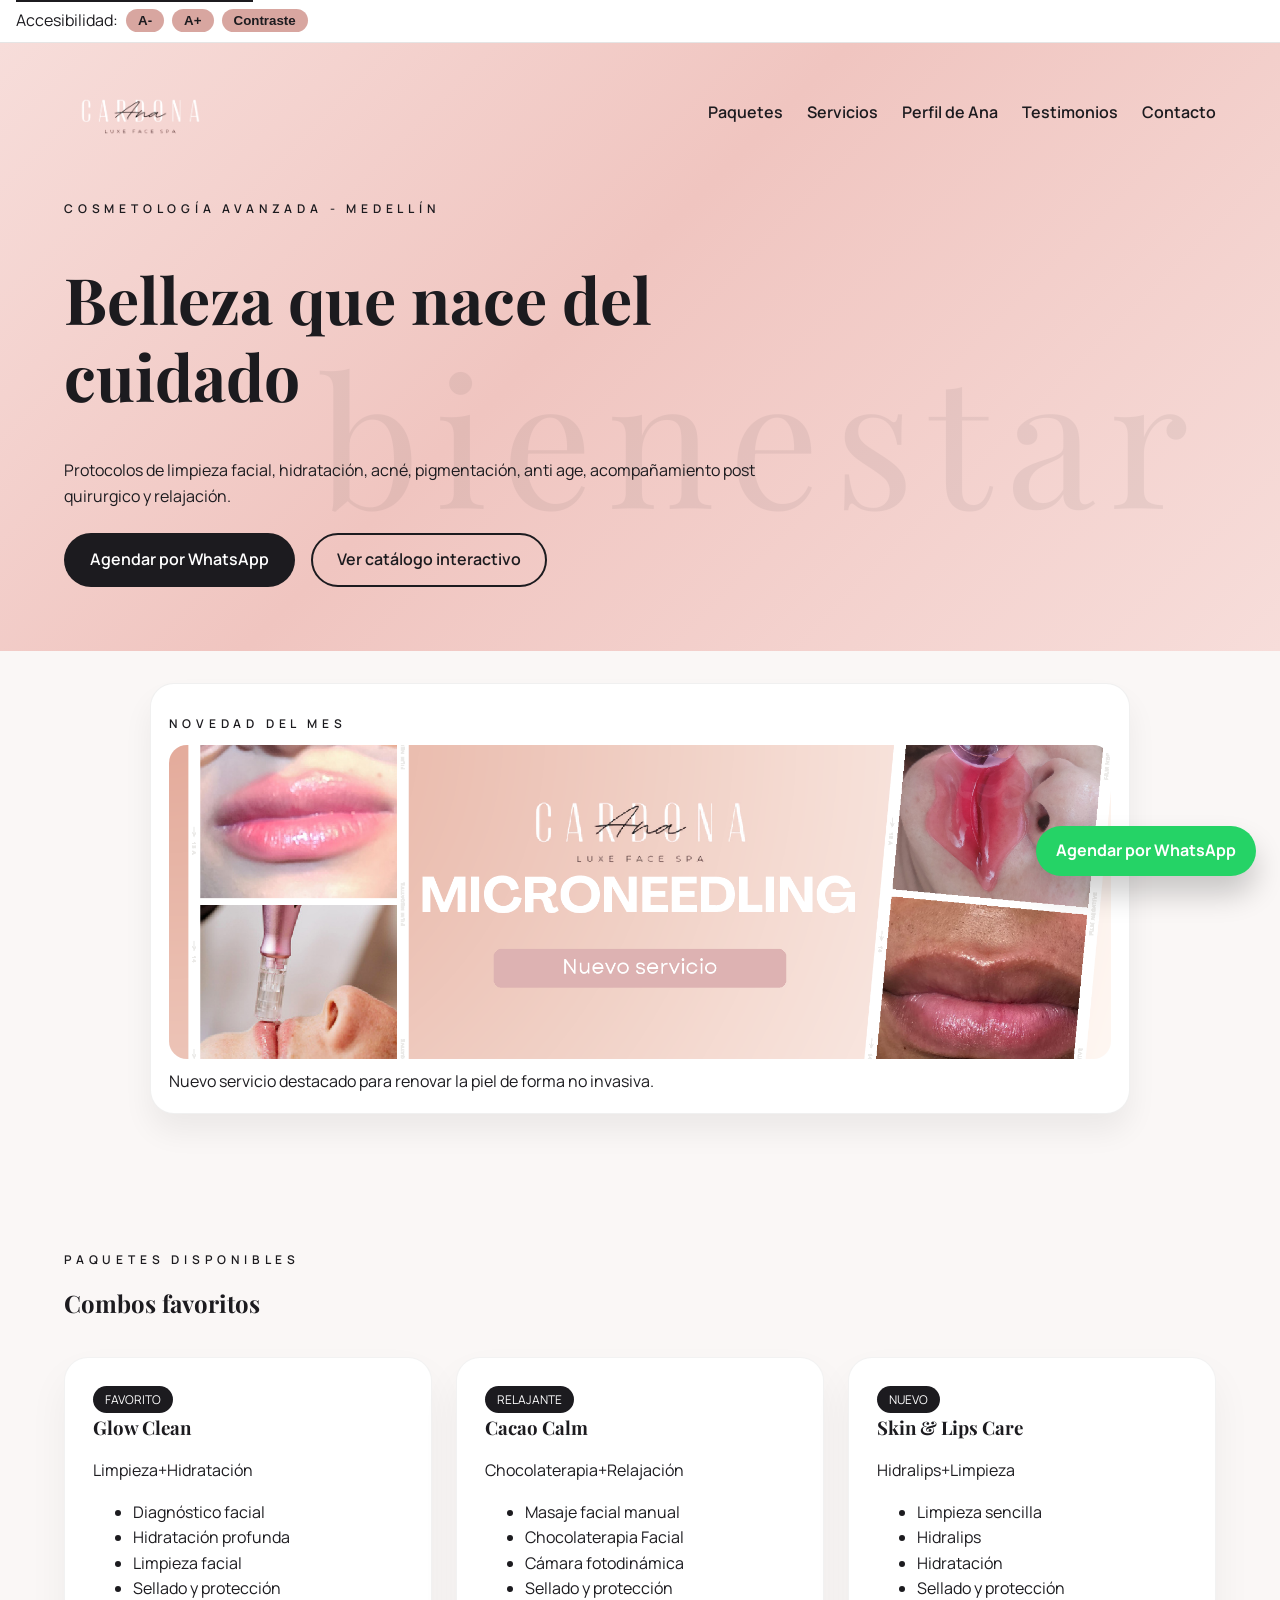
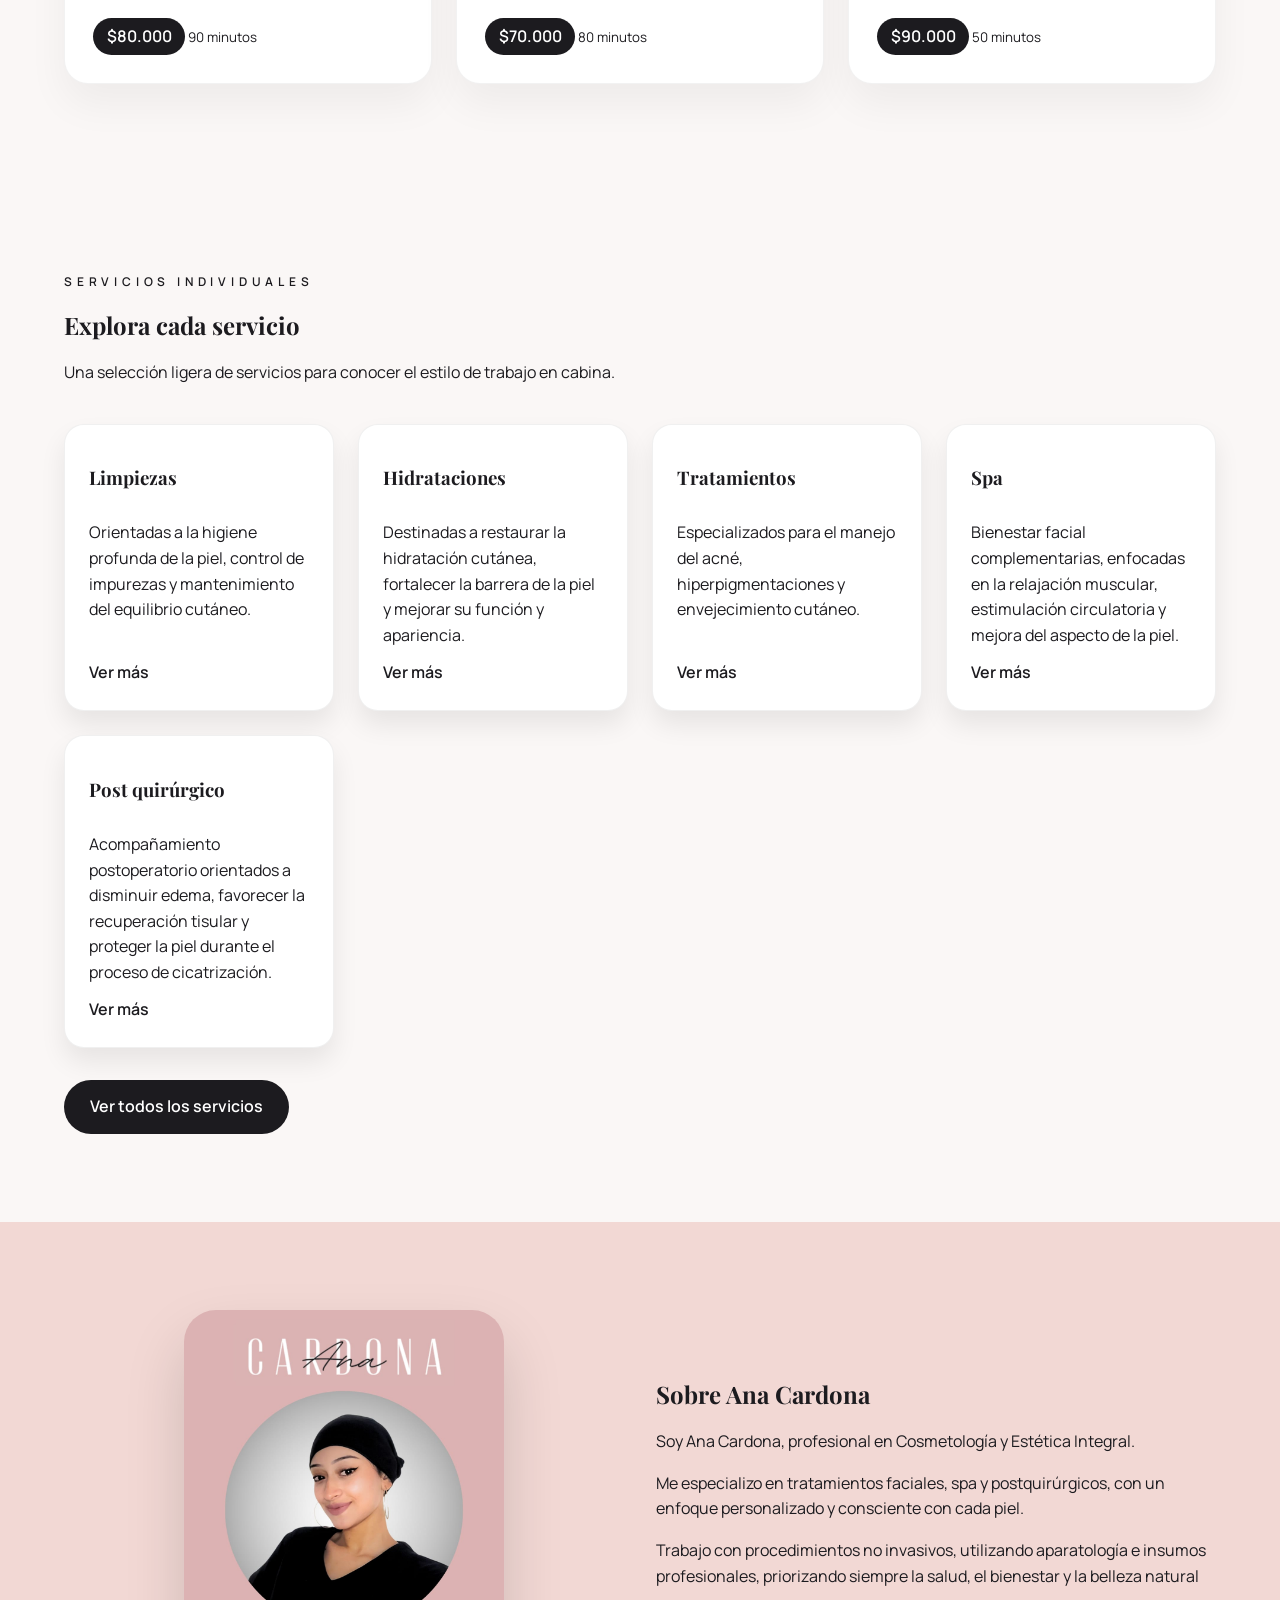
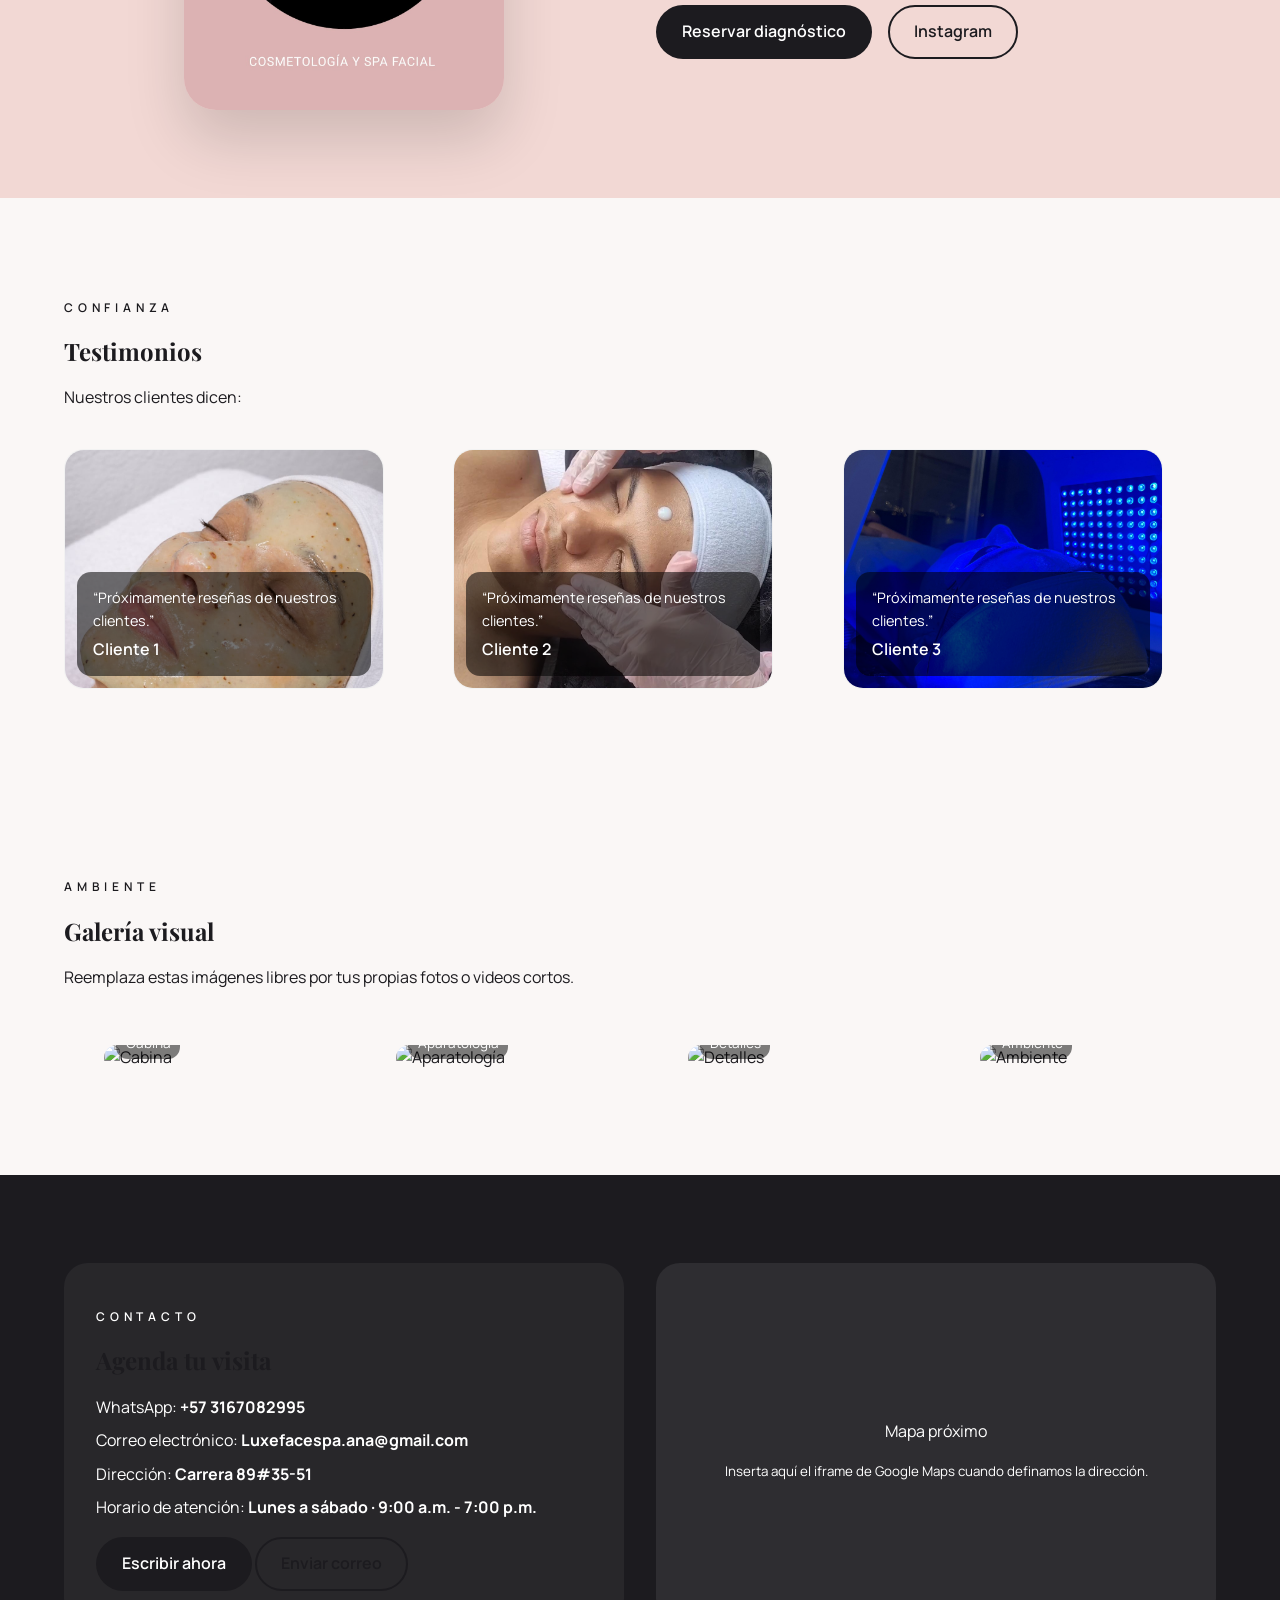
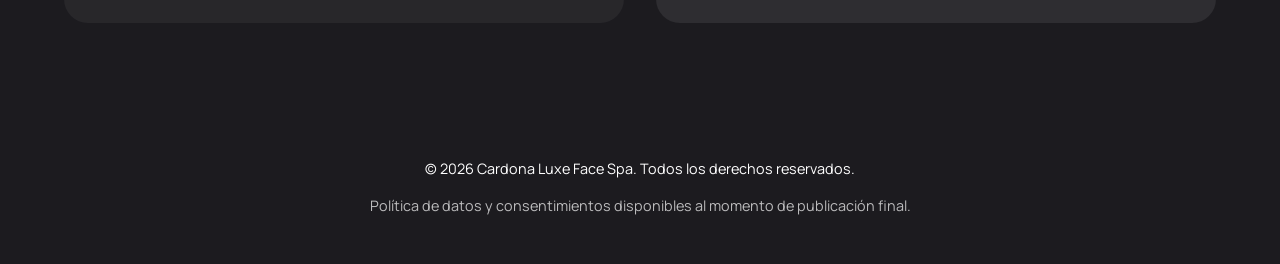
==== commit 12275fc2: "Refine monthly feature banner for mobile" ====
--- a/index.html
+++ b/index.html
@@ -95,7 +95,6 @@
           />
           <div class="feature-banner-footer">
             <p>Nuevo servicio destacado para renovar la piel de forma no invasiva.</p>
-            <a class="btn ghost" href="servicios.html#tratamientos">Conocer más</a>
           </div>
         </div>
       </section>
--- a/styles.css
+++ b/styles.css
@@ -307,7 +307,7 @@
   margin-top: 0.65rem;
   display: flex;
   align-items: center;
-  justify-content: space-between;
+  justify-content: flex-start;
   gap: 0.75rem;
   flex-wrap: wrap;
 }
@@ -815,17 +815,19 @@
   }
 
   .feature-banner-card {
-    padding: 0.9rem;
+    padding: 0.5rem;
     max-width: 100%;
   }
 
   .feature-banner-footer {
-    margin-top: 0.7rem;
+    margin-top: 0.55rem;
+    padding: 0 0.25rem 0.15rem;
   }
 
   .feature-banner-card img {
-    aspect-ratio: 16 / 9;
+    aspect-ratio: 4 / 3;
     max-height: none;
+    border-radius: 14px;
   }
 
   .hero-watermark {
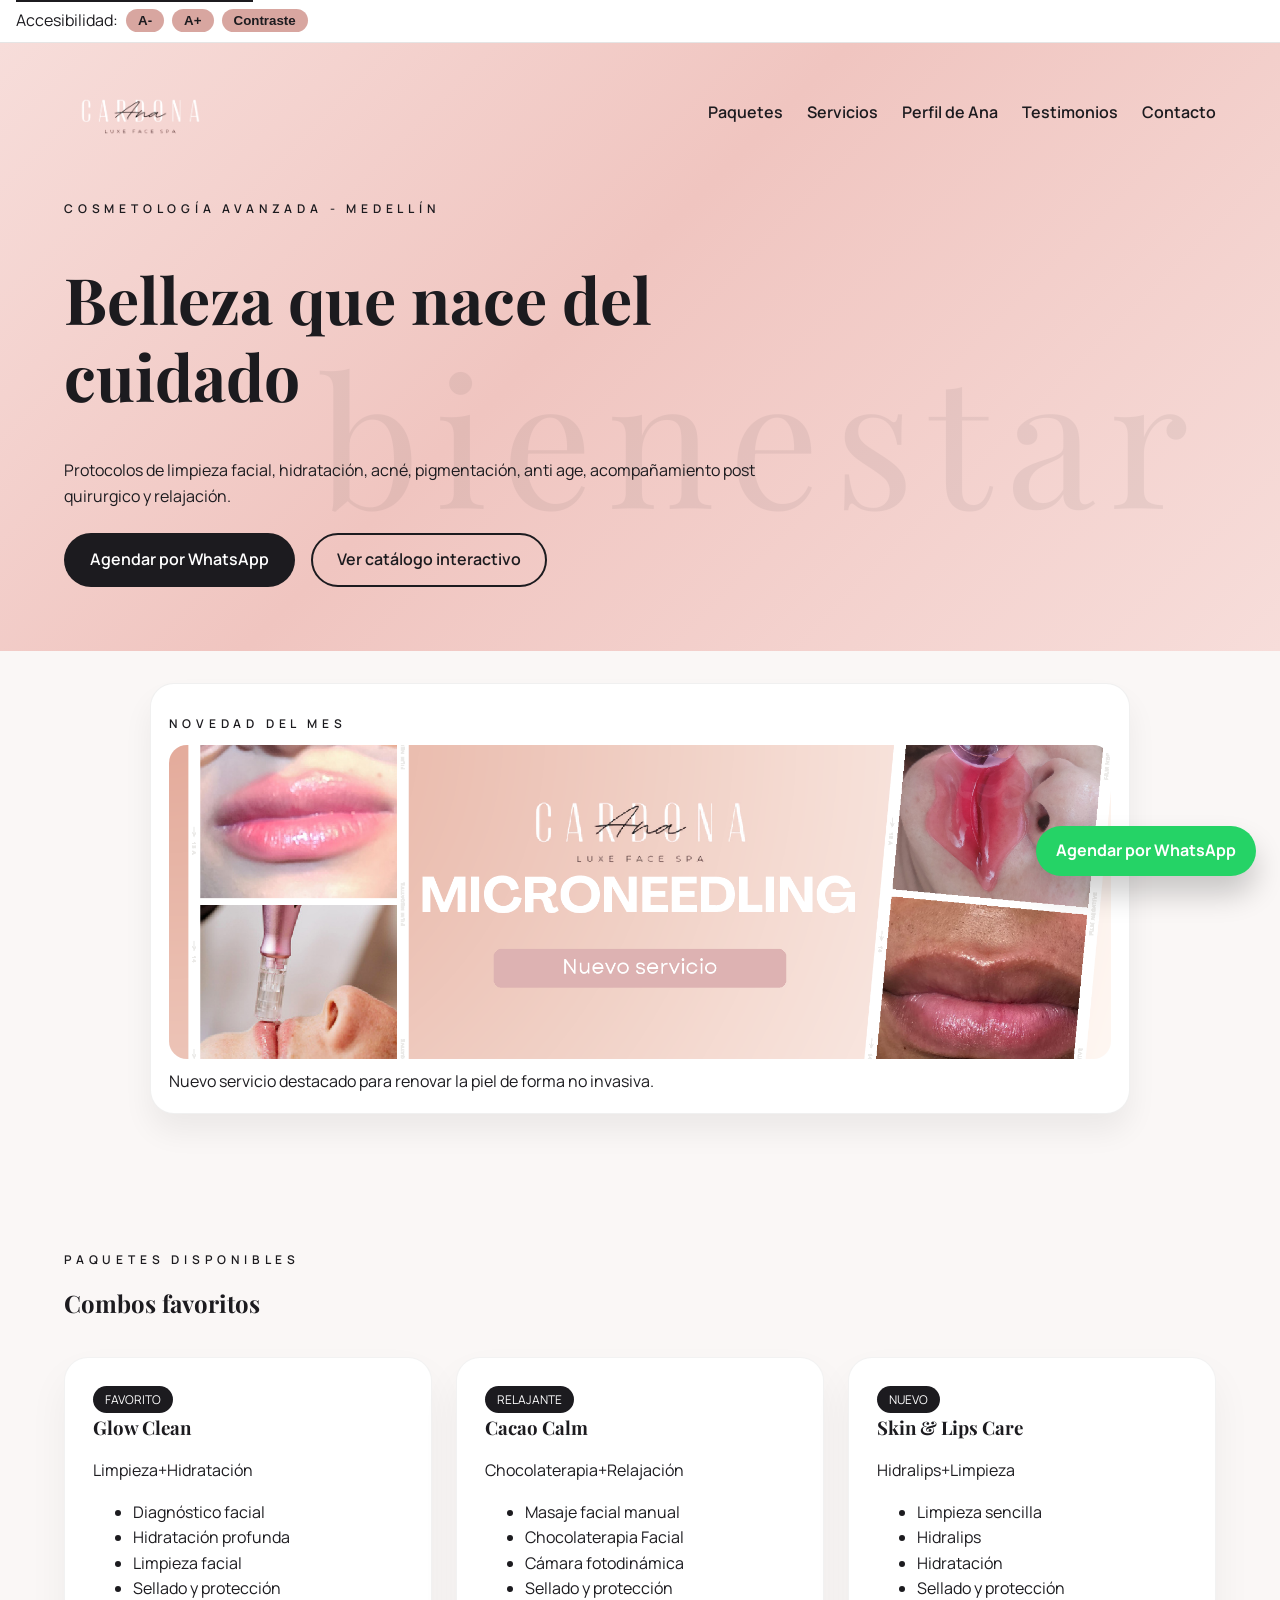
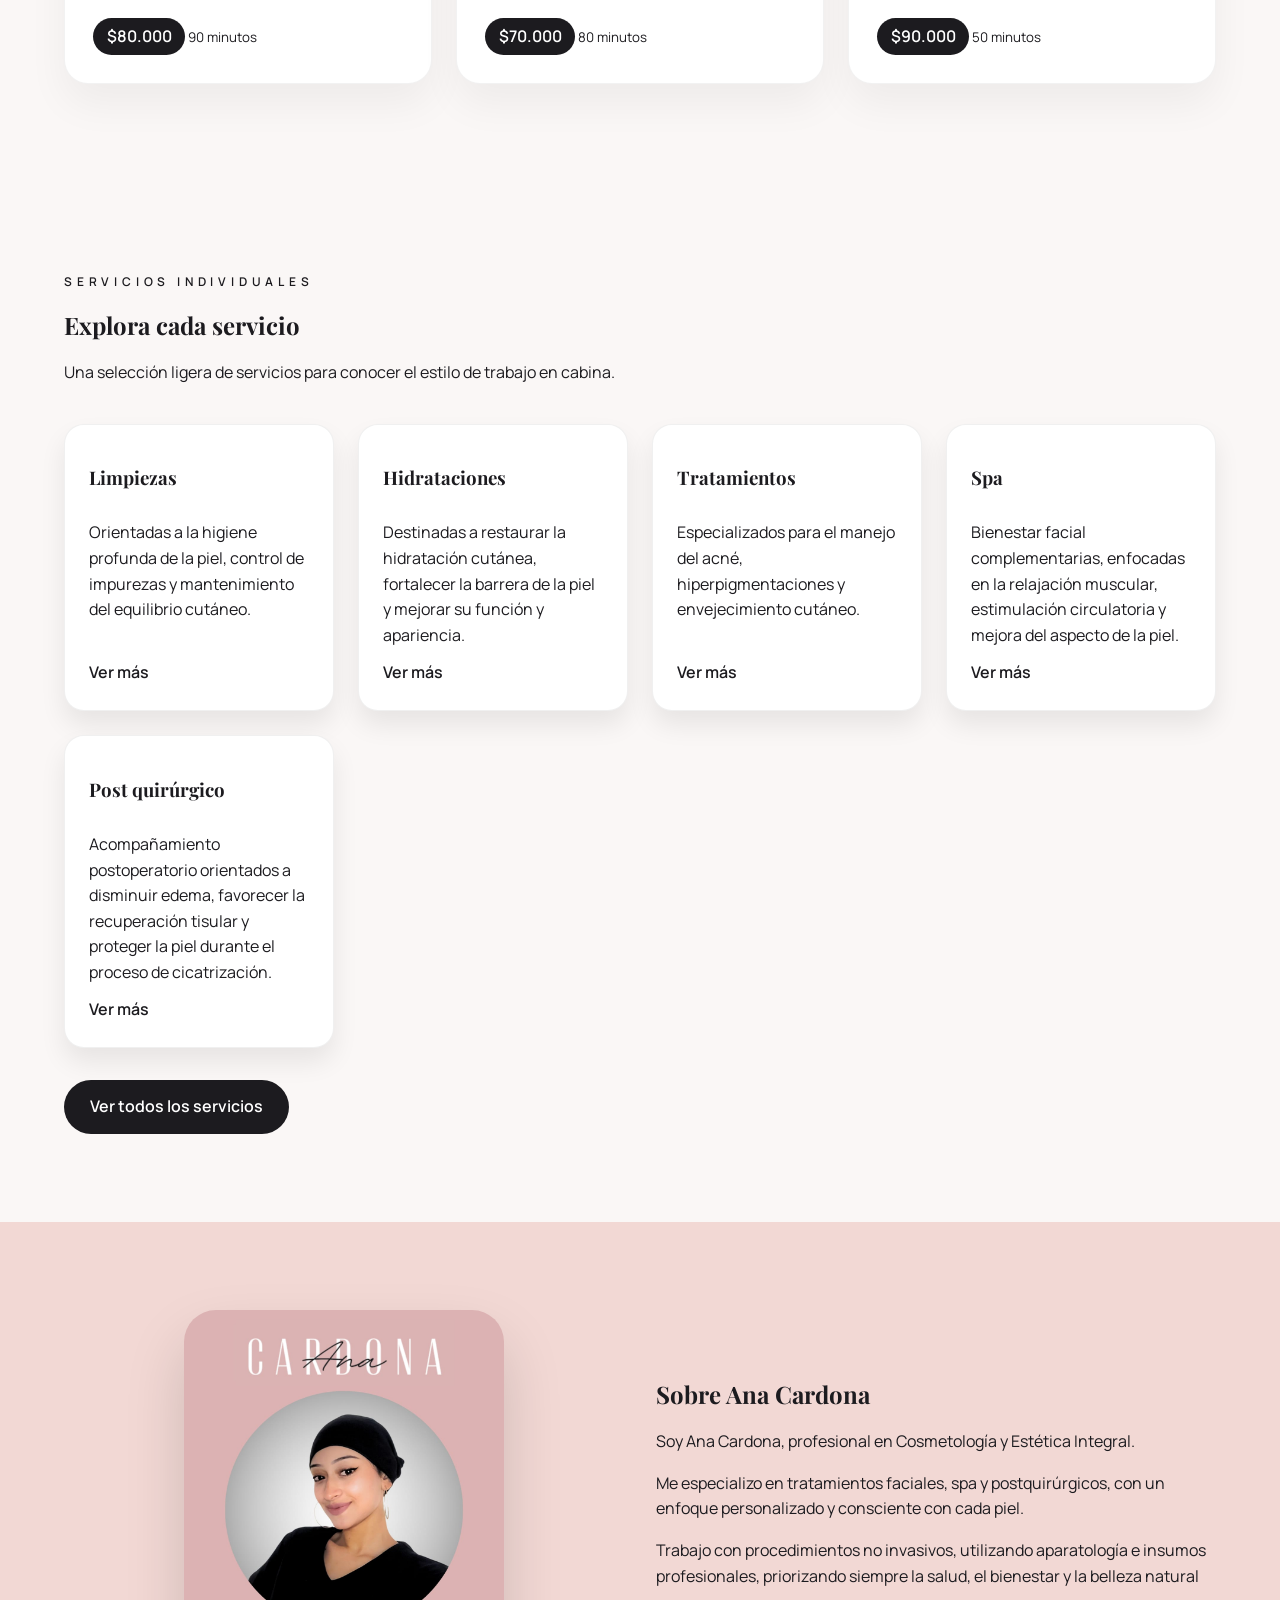
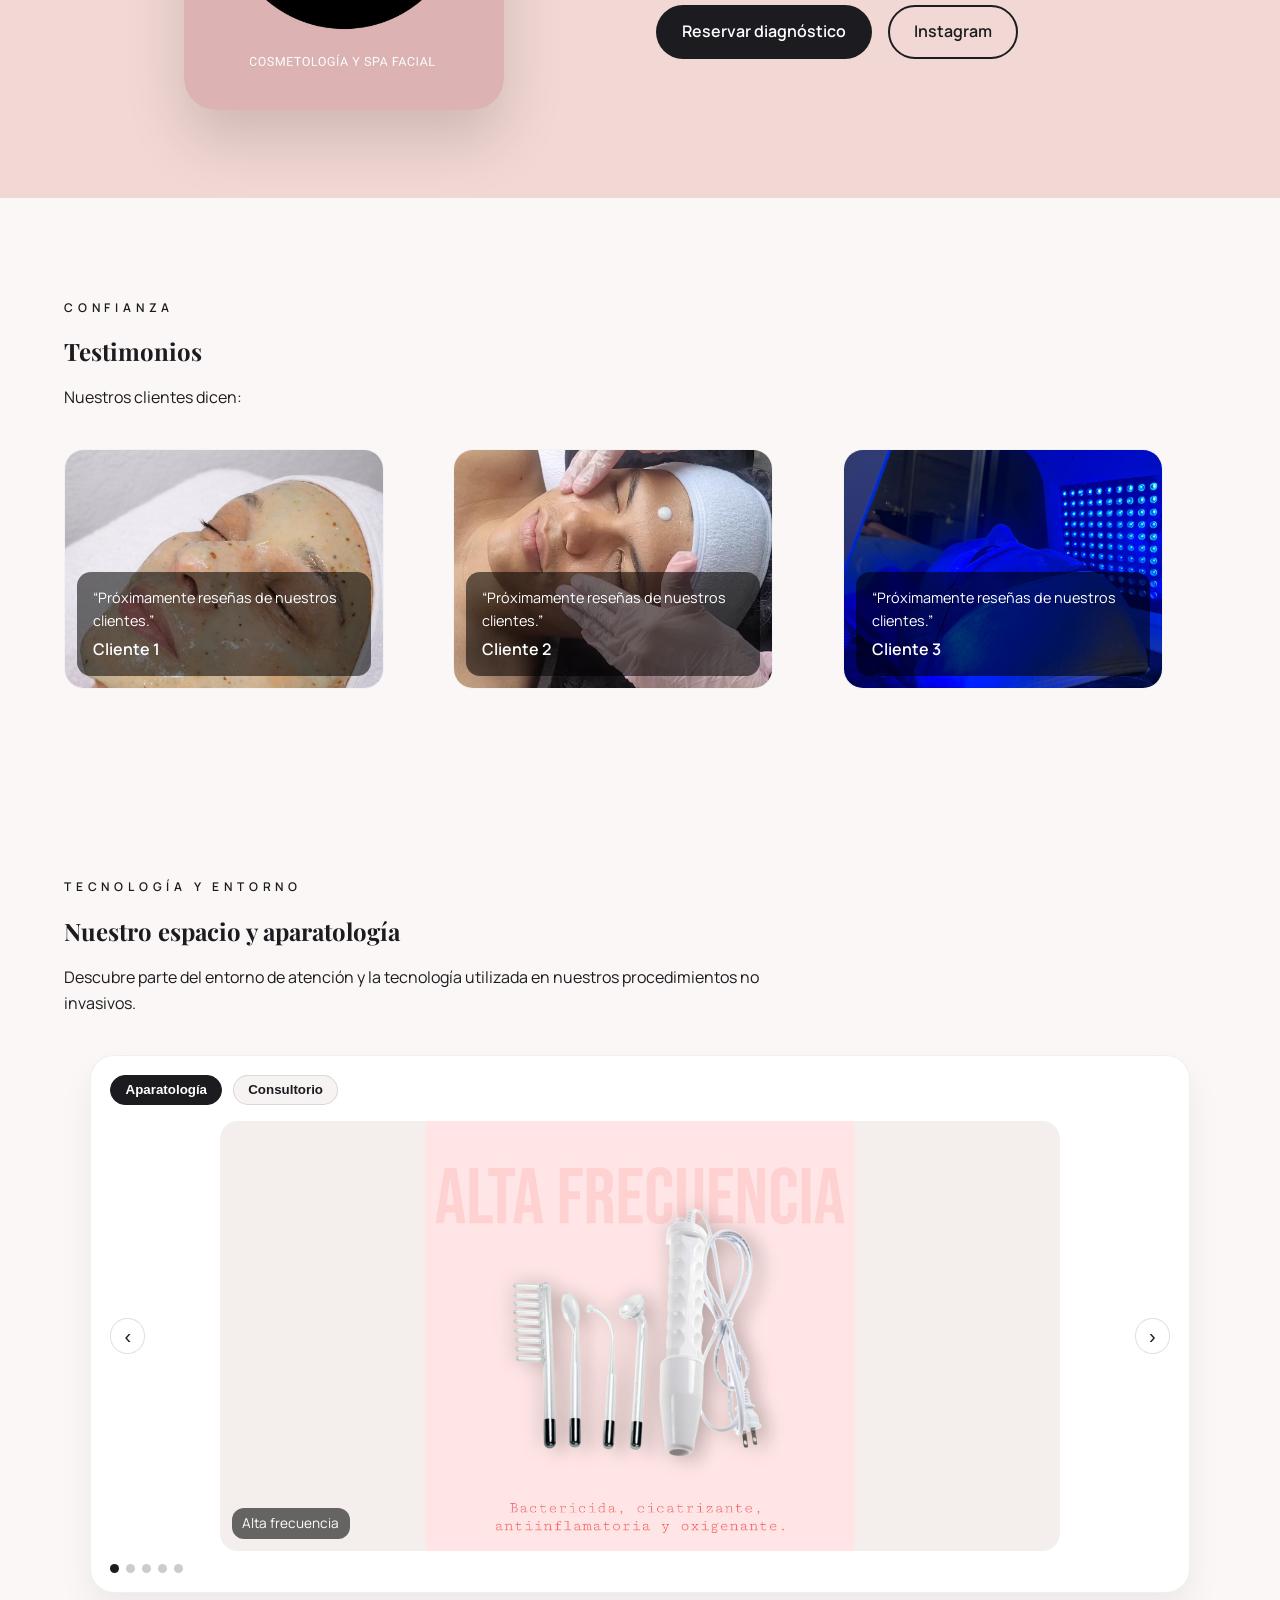
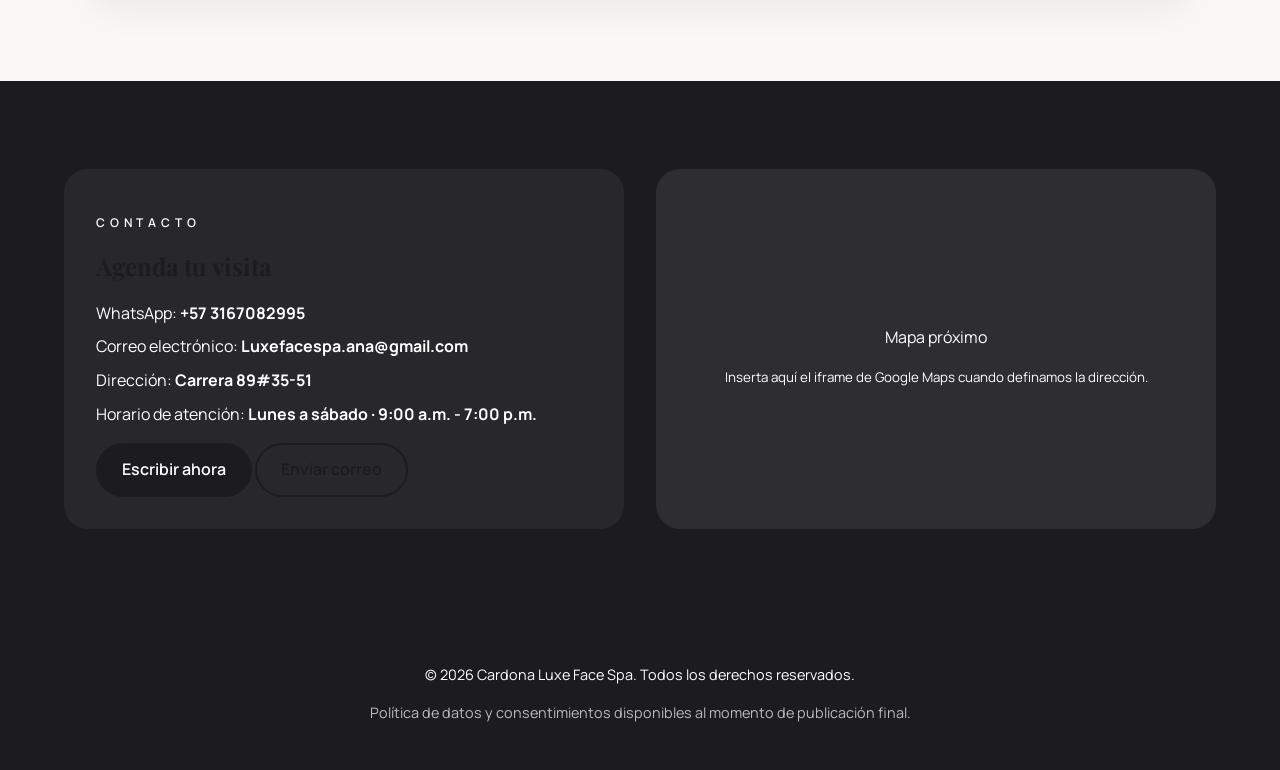
==== commit 3bf6adc9: "Refine monthly feature banner for mobile" ====
--- a/index.html
+++ b/index.html
@@ -212,13 +212,55 @@
         <div class="testimonials-track" id="testimonials-track"></div>
       </section>
 
-      <section class="section gallery" id="galeria">
+      <section class="section showcase" id="galeria">
         <div class="section-heading">
-          <p class="eyebrow">Ambiente</p>
-          <h2>Galería visual</h2>
-          <p>Reemplaza estas imágenes libres por tus propias fotos o videos cortos.</p>
-        </div>
-        <div class="gallery-grid" id="gallery-grid"></div>
+          <p class="eyebrow">Tecnología y entorno</p>
+          <h2>Nuestro espacio y aparatología</h2>
+          <p>
+            Descubre parte del entorno de atención y la tecnología utilizada en nuestros
+            procedimientos no invasivos.
+          </p>
+        </div>
+        <div class="showcase-module" id="showcase-module">
+          <div class="showcase-tabs" aria-label="Categorías de imágenes">
+            <button class="showcase-tab active" type="button" data-collection="aparatologia">
+              Aparatología
+            </button>
+            <button class="showcase-tab" type="button" data-collection="consultorio">
+              Consultorio
+            </button>
+          </div>
+          <div class="showcase-carousel">
+            <button
+              class="showcase-arrow"
+              type="button"
+              data-action="prev"
+              aria-label="Ver imagen anterior"
+            >
+              ‹
+            </button>
+            <figure class="showcase-frame" id="showcase-frame">
+              <img id="showcase-image" src="" alt="" loading="lazy" decoding="async" />
+              <figcaption>
+                <span class="showcase-caption" id="showcase-caption"></span>
+              </figcaption>
+            </figure>
+            <button
+              class="showcase-arrow"
+              type="button"
+              data-action="next"
+              aria-label="Ver imagen siguiente"
+            >
+              ›
+            </button>
+          </div>
+          <div class="showcase-meta">
+            <div class="showcase-dots" id="showcase-dots" aria-label="Indicadores de imagen"></div>
+            <p class="showcase-empty" id="showcase-empty" hidden>
+              Próximamente imágenes del espacio.
+            </p>
+          </div>
+        </div>
       </section>
 
       <section class="section contact" id="contacto">
--- a/styles.css
+++ b/styles.css
@@ -151,7 +151,10 @@
 .whatsapp-fab:focus-visible,
 .chip:focus-visible,
 .card-cta:focus-visible,
-.service-category summary:focus-visible {
+.service-category summary:focus-visible,
+.showcase-tab:focus-visible,
+.showcase-arrow:focus-visible,
+.showcase-dots button:focus-visible {
   outline: 3px solid var(--brand-black);
   outline-offset: 4px;
 }
@@ -680,27 +683,126 @@
   font-weight: 600;
 }
 
-.gallery-grid {
-  display: grid;
-  grid-template-columns: repeat(auto-fit, minmax(220px, 1fr));
-  gap: 1rem;
-}
-
-.gallery-card {
-  border-radius: 20px;
+.showcase-module {
+  background: var(--brand-white);
+  border: 1px solid rgba(0, 0, 0, 0.06);
+  border-radius: 24px;
+  box-shadow: 0 18px 34px rgba(0, 0, 0, 0.06);
+  padding: clamp(0.9rem, 1.8vw, 1.2rem);
+  max-width: 1100px;
+  margin: 0 auto;
+}
+
+.showcase-tabs {
+  display: flex;
+  gap: 0.65rem;
+  flex-wrap: wrap;
+  margin-bottom: 1rem;
+}
+
+.showcase-tab {
+  border: 1px solid rgba(0, 0, 0, 0.12);
+  background: #f7f3f2;
+  color: var(--brand-black);
+  border-radius: 999px;
+  padding: 0.4rem 0.9rem;
+  font-weight: 600;
+  cursor: pointer;
+}
+
+.showcase-tab.active {
+  background: var(--brand-black);
+  color: var(--brand-white);
+  border-color: var(--brand-black);
+}
+
+.showcase-carousel {
+  display: grid;
+  grid-template-columns: auto minmax(0, 1fr) auto;
+  gap: 0.85rem;
+  align-items: center;
+}
+
+.showcase-arrow {
+  border: 1px solid rgba(0, 0, 0, 0.12);
+  background: var(--brand-white);
+  color: var(--brand-black);
+  border-radius: 999px;
+  width: 2.2rem;
+  height: 2.2rem;
+  display: inline-flex;
+  align-items: center;
+  justify-content: center;
+  font-size: 1.25rem;
+  cursor: pointer;
+}
+
+.showcase-arrow:disabled {
+  opacity: 0.4;
+  cursor: not-allowed;
+}
+
+.showcase-frame {
+  margin: 0 auto;
+  width: min(100%, 840px);
+  border-radius: 18px;
   overflow: hidden;
   position: relative;
-}
-
-.gallery-card span {
+  aspect-ratio: 16 / 8.2;
+  max-height: 470px;
+  background: #f4efed;
+}
+
+.showcase-frame img {
+  width: 100%;
+  height: 100%;
+  object-fit: contain;
+  object-position: center center;
+  display: block;
+}
+
+.showcase-frame figcaption {
   position: absolute;
+  left: 0.75rem;
   bottom: 0.75rem;
-  left: 0.75rem;
-  background: rgba(0, 0, 0, 0.5);
+}
+
+.showcase-caption {
+  display: inline-flex;
+  background: rgba(0, 0, 0, 0.58);
   color: var(--brand-white);
-  padding: 0.25rem 0.6rem;
   border-radius: 12px;
+  padding: 0.3rem 0.65rem;
   font-size: 0.85rem;
+}
+
+.showcase-meta {
+  margin-top: 0.8rem;
+}
+
+.showcase-dots {
+  display: flex;
+  gap: 0.45rem;
+}
+
+.showcase-dots button {
+  width: 0.55rem;
+  height: 0.55rem;
+  border-radius: 999px;
+  border: none;
+  background: rgba(0, 0, 0, 0.2);
+  padding: 0;
+  cursor: pointer;
+}
+
+.showcase-dots button.active {
+  background: var(--brand-black);
+}
+
+.showcase-empty {
+  margin: 0;
+  color: rgba(0, 0, 0, 0.65);
+  font-weight: 500;
 }
 
 .contact {
@@ -830,6 +932,26 @@
     border-radius: 14px;
   }
 
+  .showcase-module {
+    padding: 0.8rem;
+  }
+
+  .showcase-carousel {
+    grid-template-columns: auto minmax(0, 1fr) auto;
+    gap: 0.65rem;
+  }
+
+  .showcase-arrow {
+    width: 2rem;
+    height: 2rem;
+  }
+
+  .showcase-frame {
+    aspect-ratio: 4 / 3;
+    max-height: 350px;
+    width: 100%;
+  }
+
   .hero-watermark {
     opacity: 0.03;
     font-size: clamp(3rem, 12vw, 6rem);
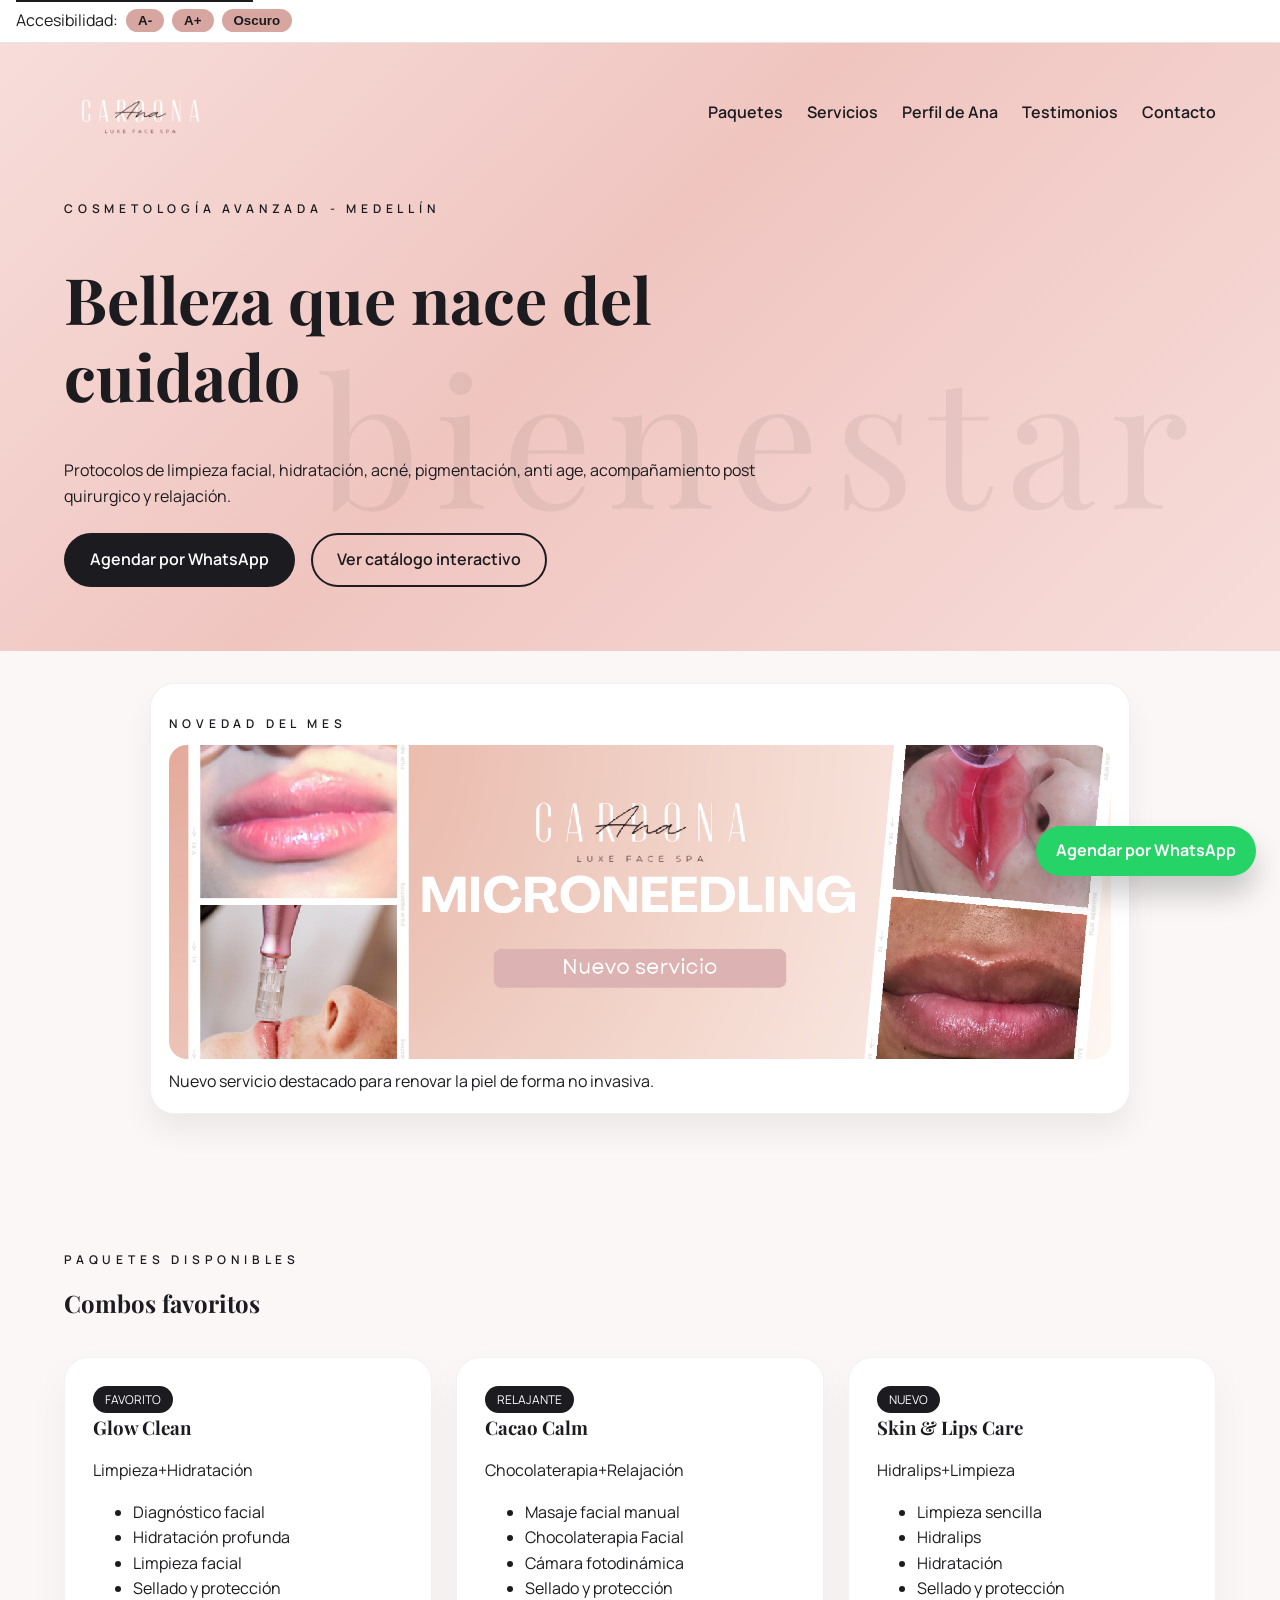
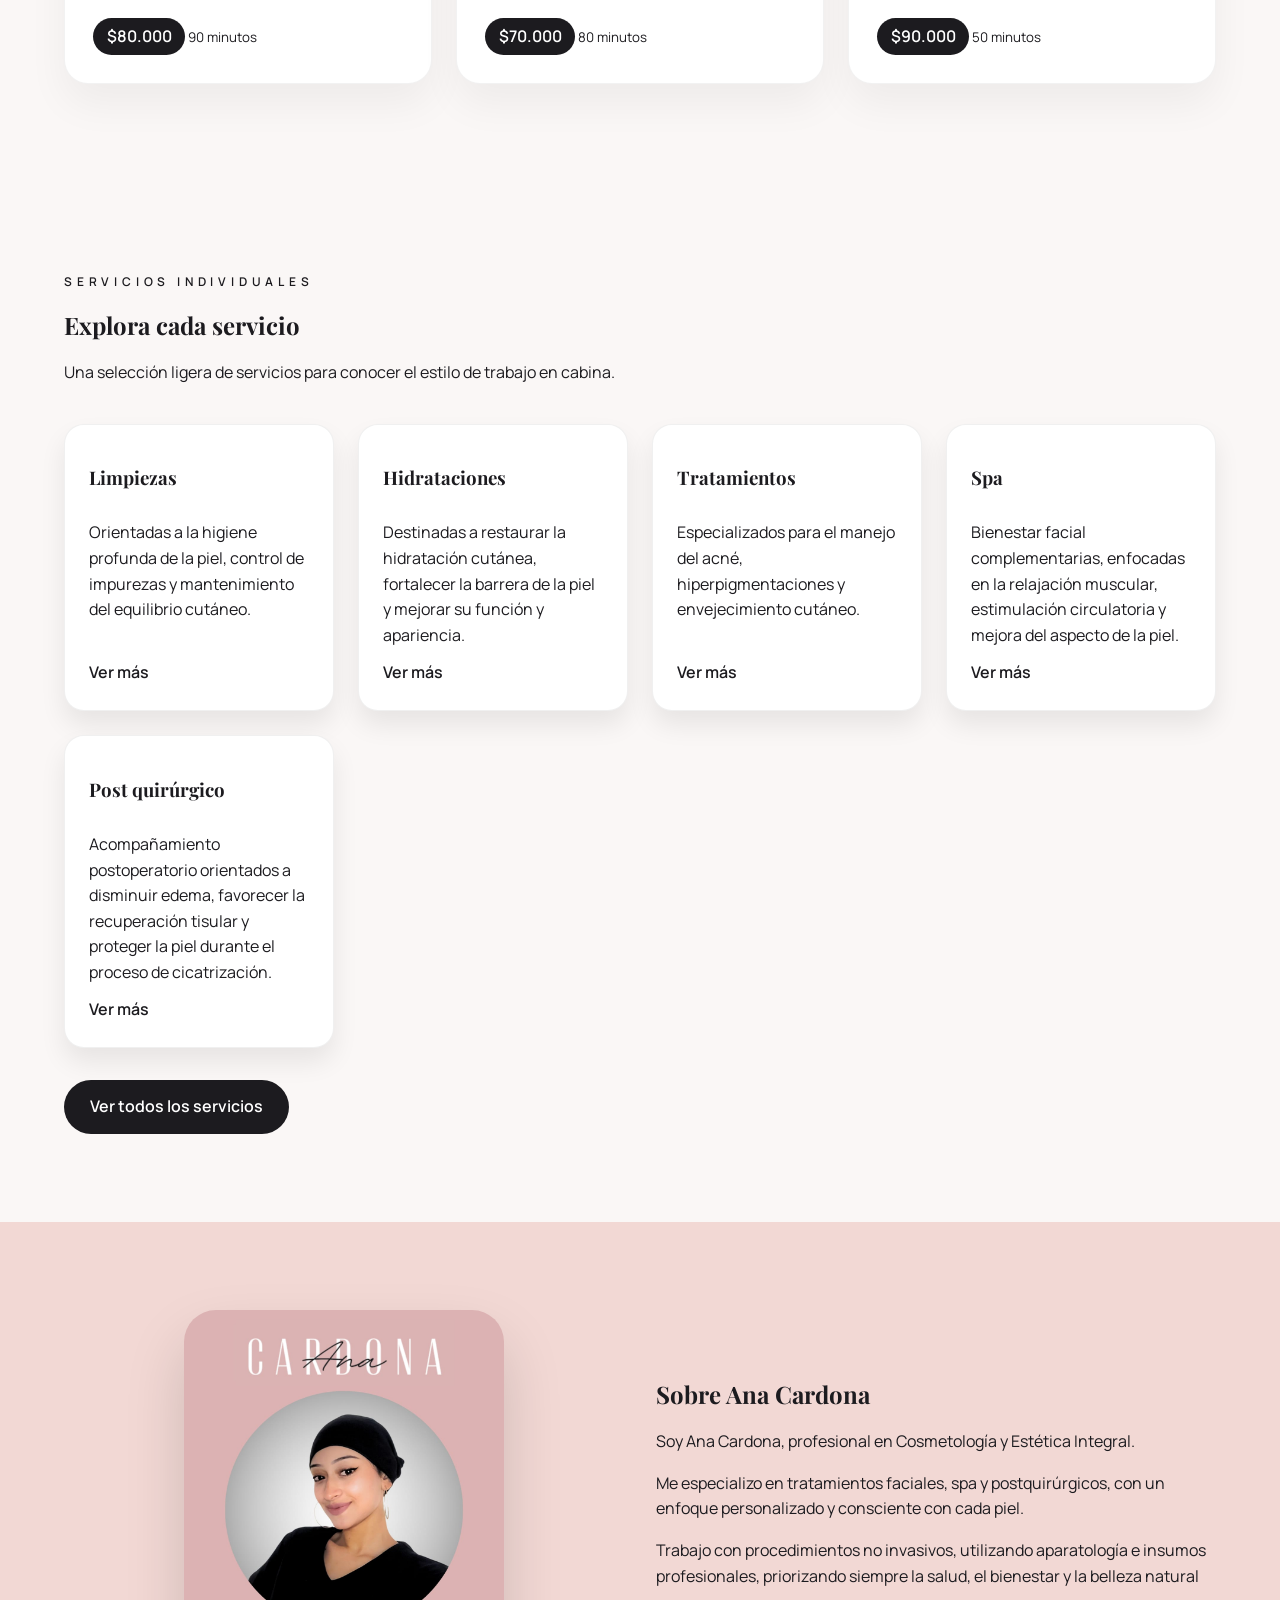
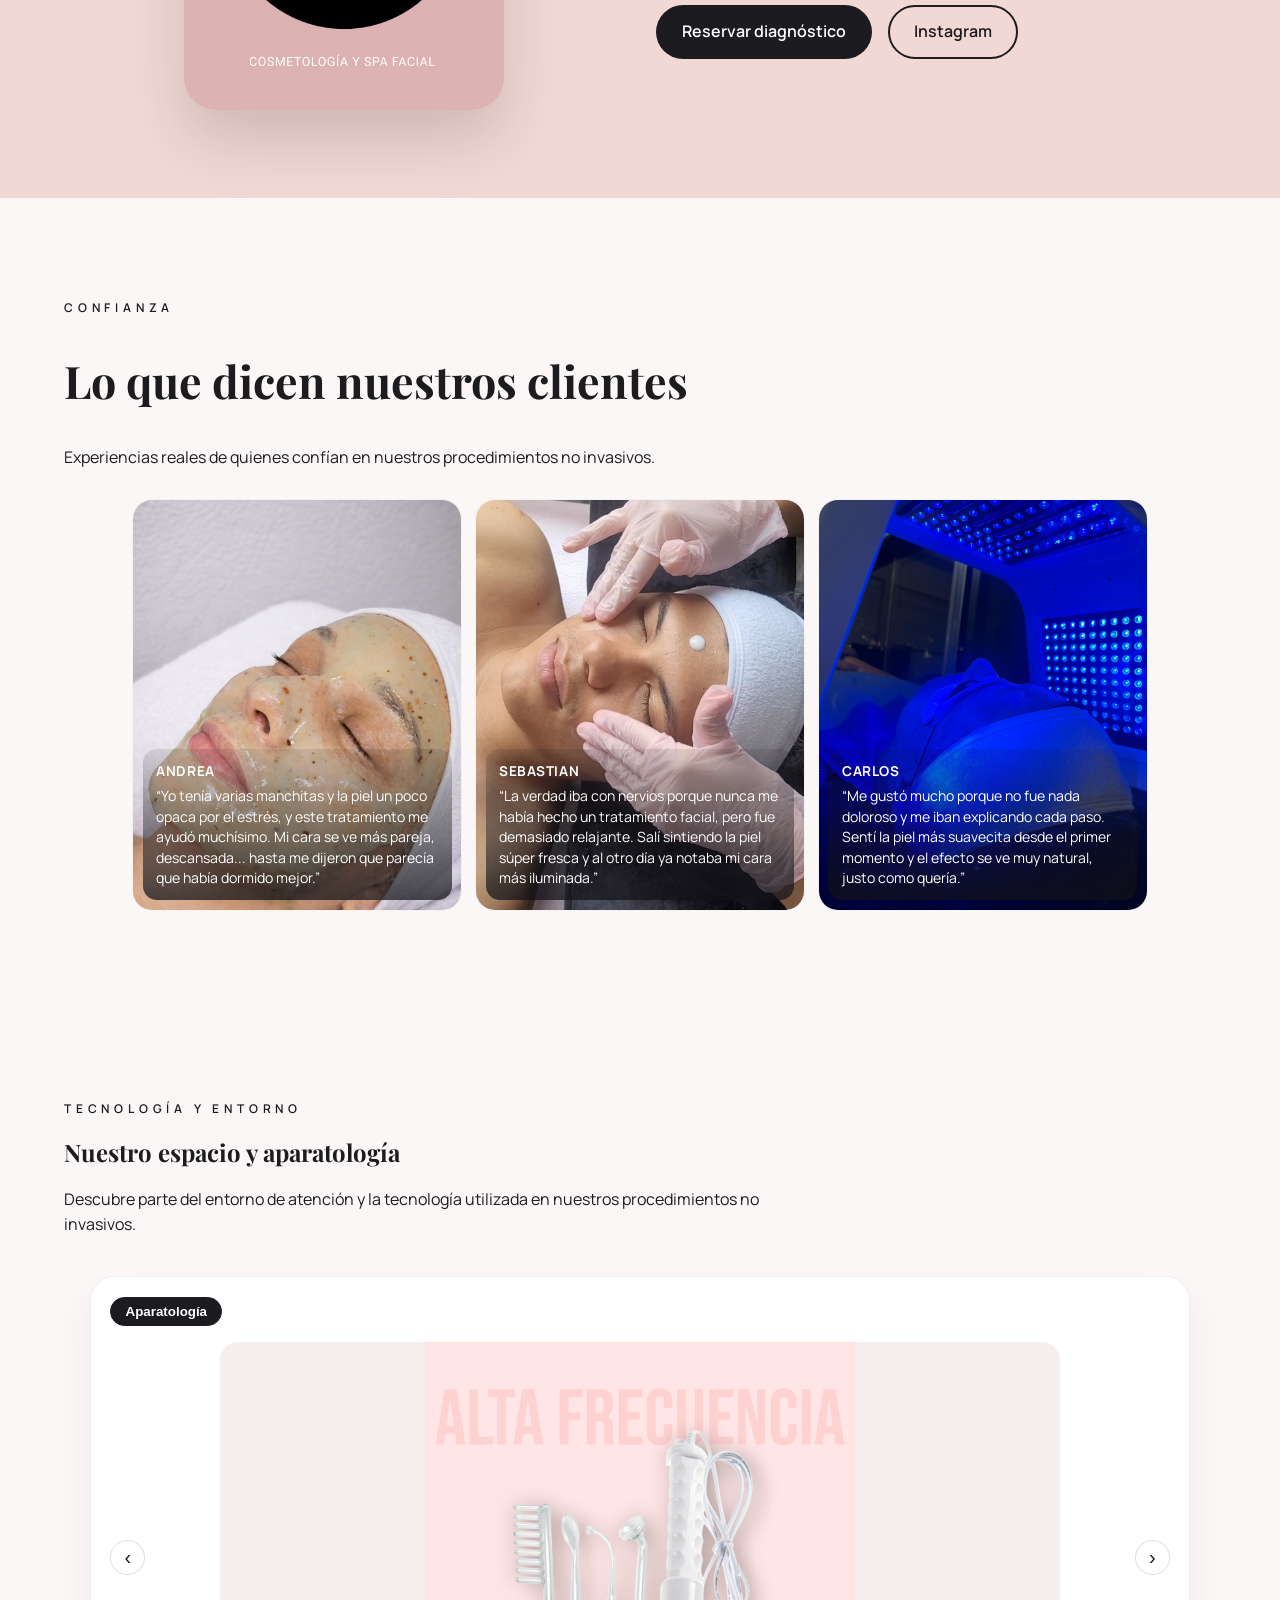
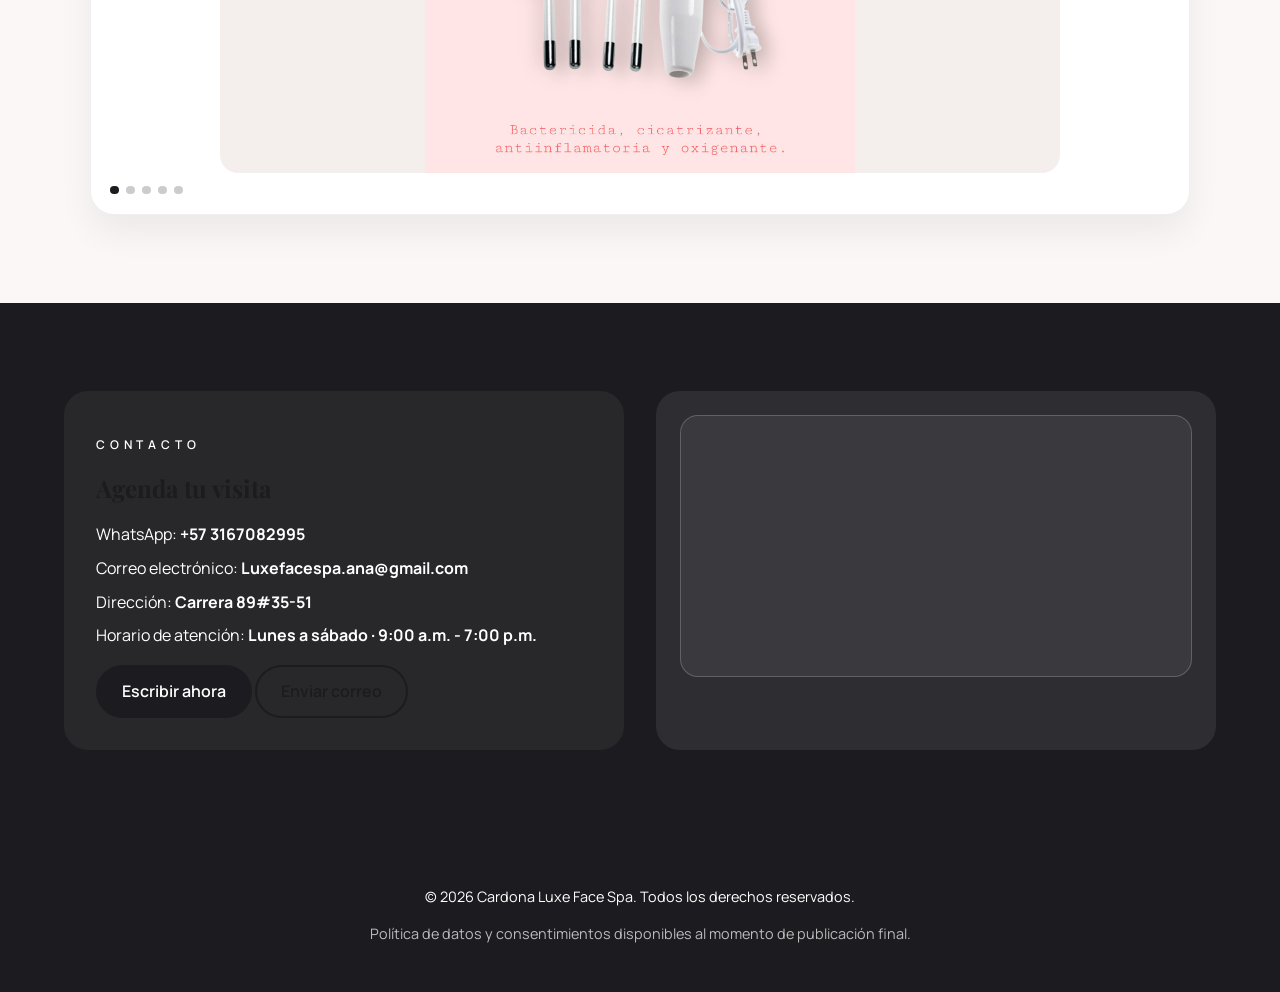
==== commit c23ba56e: "Dark Mode and some patient fixes" ====
--- a/index.html
+++ b/index.html
@@ -27,8 +27,8 @@
       <button type="button" data-action="font-increase" aria-label="Aumentar tamaño de letra">
         A+
       </button>
-      <button type="button" data-action="contrast-toggle" aria-label="Activar alto contraste">
-        Contraste
+      <button type="button" data-action="theme-toggle" aria-label="Activar modo oscuro" aria-pressed="false">
+        Oscuro
       </button>
     </div>
 
@@ -206,8 +206,8 @@
       <section class="section testimonials" id="testimonios">
         <div class="section-heading">
           <p class="eyebrow">Confianza</p>
-          <h2>Testimonios</h2>
-          <p>Nuestros clientes dicen:</p>
+          <h2>Lo que dicen nuestros clientes</h2>
+          <p>Experiencias reales de quienes confían en nuestros procedimientos no invasivos.</p>
         </div>
         <div class="testimonials-track" id="testimonials-track"></div>
       </section>
@@ -288,9 +288,19 @@
             <a class="btn ghost" href="mailto:hola@cardonaluxespa.com">Enviar correo</a>
           </div>
         </div>
-        <div class="map-placeholder" role="img" aria-label="Mapa en espera de insertar iframe">
-          <p>Mapa próximo</p>
-          <small>Inserta aquí el iframe de Google Maps cuando definamos la dirección.</small>
+        <div class="map-placeholder">
+          <div class="map-frame">
+            <iframe
+              src="https://www.google.com/maps/embed?pb=!1m18!1m12!1m3!1d3966.1377508428427!2d-75.6159112243208!3d6.24557142632924!2m3!1f0!2f0!3f0!3m2!1i1024!2i768!4f13.1!3m3!1m2!1s0x8e442984756e6b41%3A0xde8a1402142c2e21!2zQ3JhLiA4OSAjMzU6NTEsIENyaXN0w7NiYWwsIE1lZGVsbMOtbiwgTGEgQW3DqXJpY2EsIE1lZGVsbMOtbiwgQW50aW9xdWlh!5e0!3m2!1sen!2sco!4v1773370975354!5m2!1sen!2sco"
+              width="600"
+              height="450"
+              style="border: 0"
+              allowfullscreen=""
+              loading="lazy"
+              referrerpolicy="no-referrer-when-downgrade"
+              title="Ubicación de Luxe Face Spa en Google Maps"
+            ></iframe>
+          </div>
         </div>
       </section>
     </main>
--- a/styles.css
+++ b/styles.css
@@ -29,9 +29,199 @@
   overflow-x: hidden;
 }
 
-body.high-contrast {
-  background-color: #111;
-  color: #f7f7f7;
+body.dark-mode {
+  background-color: #14141a;
+  color: #f3eef2;
+}
+
+body.dark-mode h1,
+body.dark-mode h2,
+body.dark-mode h3,
+body.dark-mode h4 {
+  color: #f8f4f6;
+}
+
+body.dark-mode .accessibility-panel {
+  background: #1b1b23;
+  border-bottom-color: rgba(255, 255, 255, 0.12);
+}
+
+body.dark-mode .accessibility-panel button {
+  background: #2a2935;
+  color: #f3eef2;
+}
+
+body.dark-mode .hero {
+  background: linear-gradient(135deg, #352c33 0%, #2b252f 45%, #372d34 100%);
+}
+
+body.dark-mode .hero-watermark {
+  color: #f8f4f6;
+  opacity: 0.05;
+}
+
+body.dark-mode .feature-banner-card,
+body.dark-mode .intro-card,
+body.dark-mode .package-card,
+body.dark-mode .service-card,
+body.dark-mode .service-preview-card,
+body.dark-mode .testimonial-card,
+body.dark-mode .showcase-module {
+  background: #20202a;
+  border-color: rgba(255, 255, 255, 0.12);
+  box-shadow: 0 18px 30px rgba(0, 0, 0, 0.35);
+}
+
+body.dark-mode .service-category {
+  background: #2a2431;
+  border-color: rgba(255, 255, 255, 0.16);
+}
+
+body.dark-mode .service-price-single,
+body.dark-mode .service-price-sub,
+body.dark-mode .service-price-left,
+body.dark-mode .service-category-count,
+body.dark-mode .section-heading p,
+body.dark-mode .feature-banner-footer p,
+body.dark-mode .showcase-empty {
+  color: rgba(243, 238, 242, 0.82);
+}
+
+body.dark-mode .service-price-row {
+  border-bottom-color: rgba(255, 255, 255, 0.12);
+}
+
+body.dark-mode .btn.ghost {
+  border-color: #f3eef2;
+  color: #f3eef2;
+}
+
+body.dark-mode .tag,
+body.dark-mode .price-chip,
+body.dark-mode .showcase-tab.active {
+  background: #f3eef2;
+  color: #1b1b23;
+}
+
+body.dark-mode .showcase-tab {
+  background: #2a2935;
+  border-color: rgba(255, 255, 255, 0.18);
+  color: #f3eef2;
+}
+
+body.dark-mode .showcase-frame {
+  background: #17171f;
+}
+
+body.dark-mode .showcase-arrow {
+  background: #2a2935;
+  color: #f3eef2;
+  border-color: rgba(255, 255, 255, 0.16);
+}
+
+body.dark-mode .showcase-dots button {
+  background: rgba(255, 255, 255, 0.35);
+}
+
+body.dark-mode .showcase-dots button.active {
+  background: #f3eef2;
+}
+
+body.dark-mode .profile {
+  background: linear-gradient(140deg, #2a2431 0%, #241f2b 100%);
+}
+
+body.dark-mode .profile .btn.primary {
+  background: #f3eef2;
+  color: #1b1b23;
+}
+
+body.dark-mode .profile .btn.ghost {
+  border-color: rgba(243, 238, 242, 0.85);
+  color: #f3eef2;
+}
+
+body.dark-mode .services-chips .chip {
+  background: #2b2934;
+  border-color: rgba(255, 255, 255, 0.16);
+  color: #f3eef2;
+}
+
+body.dark-mode .service-category summary {
+  color: #f3eef2;
+}
+
+body.dark-mode .service-category[open] summary {
+  border-bottom-color: rgba(255, 255, 255, 0.14);
+}
+
+body.dark-mode .service-category .service-card {
+  background: #1d1a24;
+  border-color: rgba(255, 255, 255, 0.12);
+  box-shadow: 0 12px 24px rgba(0, 0, 0, 0.34);
+}
+
+body.dark-mode .service-card details {
+  border-top-color: rgba(255, 255, 255, 0.14);
+}
+
+body.dark-mode .detail-grid > div {
+  background: rgba(255, 255, 255, 0.03);
+  border: 1px solid rgba(255, 255, 255, 0.12);
+  border-radius: 14px;
+  padding: 0.75rem 0.8rem;
+}
+
+body.dark-mode .detail-grid h4 {
+  color: #f7f3f5;
+}
+
+body.dark-mode .contact {
+  background: #0f1015;
+  color: #f3eef2;
+}
+
+body.dark-mode .contact-card,
+body.dark-mode .map-placeholder {
+  background: rgba(255, 255, 255, 0.04);
+}
+
+body.dark-mode .map-frame {
+  border-color: rgba(255, 255, 255, 0.2);
+  background: rgba(255, 255, 255, 0.03);
+}
+
+body.dark-mode .site-footer {
+  background: #0f1015;
+  color: #f3eef2;
+}
+
+body.dark-mode .main-nav a {
+  color: #f3eef2;
+}
+
+body.dark-mode .nav-toggle span {
+  background: #f3eef2;
+}
+
+@media (max-width: 880px) {
+  body.dark-mode .main-nav ul {
+    background: #20202a;
+    border: 1px solid rgba(255, 255, 255, 0.14);
+  }
+}
+
+body.dark-mode .main-nav a:focus-visible,
+body.dark-mode .btn:focus-visible,
+body.dark-mode .nav-toggle:focus-visible,
+body.dark-mode .whatsapp-fab:focus-visible,
+body.dark-mode .chip:focus-visible,
+body.dark-mode .card-cta:focus-visible,
+body.dark-mode .service-category summary:focus-visible,
+body.dark-mode .showcase-tab:focus-visible,
+body.dark-mode .showcase-arrow:focus-visible,
+body.dark-mode .showcase-dots button:focus-visible {
+  outline-color: #f3eef2;
 }
 
 img {
@@ -94,6 +284,11 @@
 
 .accessibility-panel button:hover {
   opacity: 0.85;
+}
+
+.accessibility-panel button.is-active {
+  background: var(--brand-black);
+  color: var(--brand-white);
 }
 
 .hero {
@@ -637,17 +832,18 @@
 
 .testimonials-track {
   display: grid;
-  grid-template-columns: repeat(auto-fit, minmax(260px, 1fr));
-  gap: 1rem;
+  grid-template-columns: repeat(3, minmax(0, 330px));
+  justify-content: center;
+  gap: 0.8rem;
+  max-width: 1040px;
+  margin: 0 auto;
 }
 
 .testimonial-card {
   position: relative;
   overflow: hidden;
-  max-width: 320px;
-  aspect-ratio: 4 / 3;
+  aspect-ratio: 4 / 5;
   width: 100%;
-  padding: 1.5rem;
   background: var(--brand-white);
   border-radius: 20px;
   border: 1px solid rgba(0, 0, 0, 0.05);
@@ -663,24 +859,63 @@
 
 .testimonial-overlay {
   position: absolute;
-  left: 0.75rem;
-  right: 0.75rem;
-  bottom: 0.75rem;
-  padding: 0.85rem 1rem;
-  background: rgba(0, 0, 0, 0.55);
+  left: 0.6rem;
+  right: 0.6rem;
+  bottom: 0.6rem;
+  padding: 0.75rem 0.85rem;
+  background: linear-gradient(180deg, rgba(18, 18, 24, 0.1), rgba(18, 18, 24, 0.72));
   color: var(--brand-white);
   border-radius: 14px;
   display: grid;
-  gap: 0.35rem;
-}
-
-.testimonial-overlay p {
+  gap: 0.25rem;
+}
+
+.testimonial-name {
+  font-size: 0.85rem;
+  font-weight: 700;
+  letter-spacing: 0.04em;
+  text-transform: uppercase;
+}
+
+.testimonial-quote {
   margin: 0;
-  font-size: 0.9rem;
-}
-
-.testimonial-overlay strong {
-  font-weight: 600;
+  font-size: 0.88rem;
+  line-height: 1.45;
+}
+
+.testimonials .section-heading {
+  max-width: 860px;
+  margin-bottom: 1.75rem;
+}
+
+.testimonials .section-heading h2 {
+  font-size: clamp(2rem, 4.5vw, 2.8rem);
+}
+
+.testimonials .section-heading p {
+  max-width: 62ch;
+}
+
+@media (max-width: 920px) {
+  .testimonials-track {
+    grid-template-columns: repeat(2, minmax(0, 320px));
+  }
+}
+
+@media (max-width: 640px) {
+  .testimonials-track {
+    grid-auto-flow: column;
+    grid-auto-columns: minmax(82%, 1fr);
+    grid-template-columns: none;
+    overflow-x: auto;
+    scroll-snap-type: x mandatory;
+    padding-bottom: 0.35rem;
+  }
+
+  .testimonial-card {
+    scroll-snap-align: start;
+    aspect-ratio: 4 / 5.2;
+  }
 }
 
 .showcase-module {
@@ -762,9 +997,7 @@
 }
 
 .showcase-frame figcaption {
-  position: absolute;
-  left: 0.75rem;
-  bottom: 0.75rem;
+  display: none;
 }
 
 .showcase-caption {
@@ -830,14 +1063,28 @@
 
 .map-placeholder {
   border-radius: 24px;
-  display: flex;
-  flex-direction: column;
-  justify-content: center;
-  align-items: center;
+  display: grid;
+  align-content: start;
+  gap: 0.8rem;
   background: rgba(255, 255, 255, 0.08);
-  text-align: center;
   padding: 1.5rem;
   min-height: 260px;
+}
+
+.map-frame {
+  min-height: 260px;
+  border-radius: 18px;
+  border: 1px solid rgba(255, 255, 255, 0.2);
+  background: rgba(255, 255, 255, 0.06);
+  overflow: hidden;
+}
+
+.map-frame iframe {
+  width: 100%;
+  height: 100%;
+  min-height: 260px;
+  border: 0;
+  display: block;
 }
 
 .site-footer {
